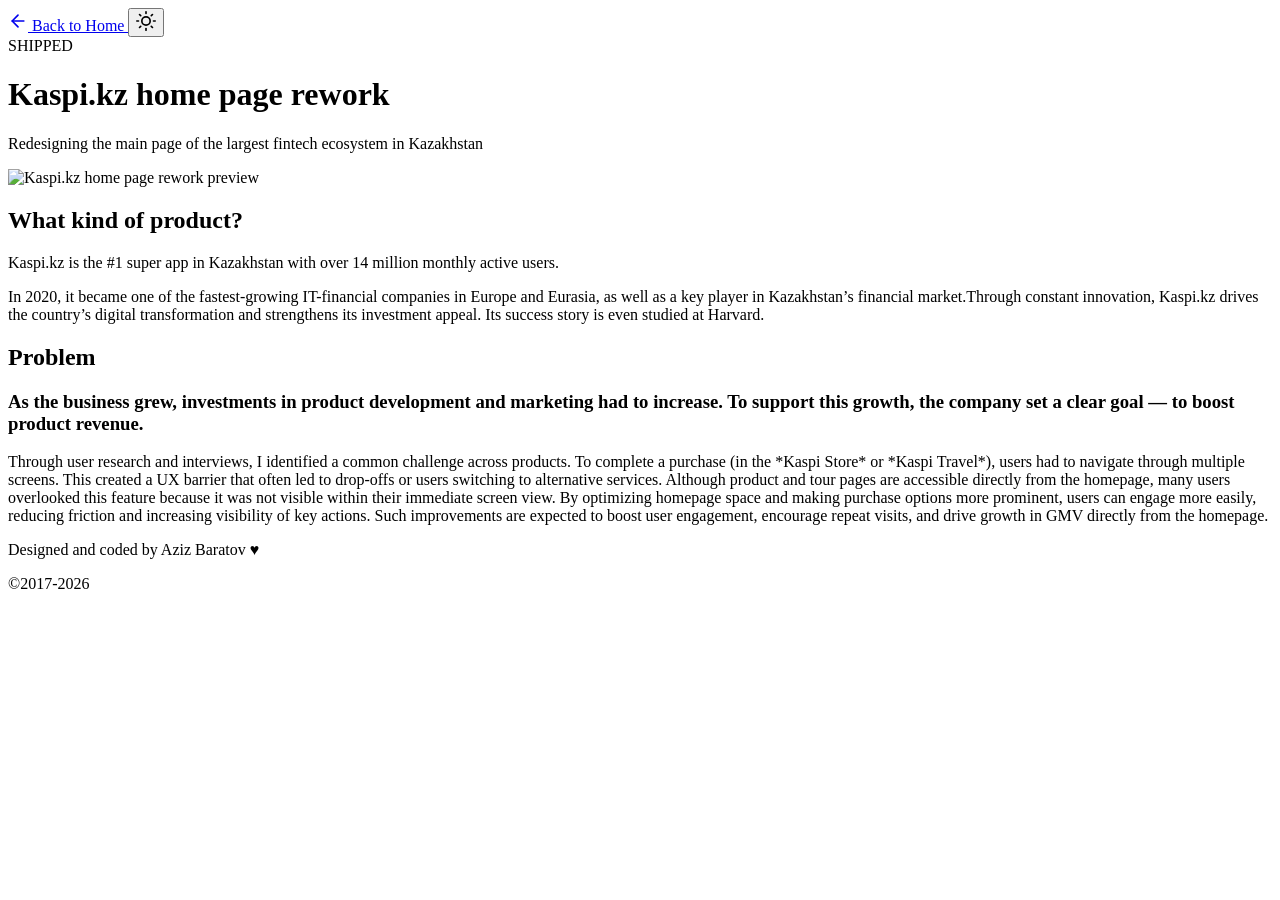
==== internal/pages/kaspi-rework.html @ 20e7b314 "structure: folder management" ====
<!DOCTYPE html>
<html lang="en">

<head>
    <meta charset="UTF-8">
    <meta name="viewport" content="width=device-width, initial-scale=1.0">
    <title>Kaspi.kz Home Page Rework - Aziz Baratov</title>
    <meta name="description" content="Redesigning the main page of the largest fintech ecosystem in Kazakhstan.">
    <link rel="preconnect" href="https://fonts.googleapis.com">
    <link rel="preconnect" href="https://fonts.gstatic.com" crossorigin>
    <link href="https://fonts.googleapis.com/css2?family=Inter:wght@400;500;600&display=swap" rel="stylesheet">
    <link rel="stylesheet" href="internal/css/styles.css">
    <link rel="icon" type="image/png" href="internal/images/favicon.png">
</head>

<body class="project-page">
    <nav class="project-nav container">
        <a href="index.html" class="back-link">
            <svg width="20" height="20" viewBox="0 0 24 24" fill="none" stroke="currentColor" stroke-width="2"
                stroke-linecap="round" stroke-linejoin="round">
                <line x1="19" y1="12" x2="5" y2="12"></line>
                <polyline points="12 19 5 12 12 5"></polyline>
            </svg>
            Back to Home
        </a>
        <button class="theme-toggle" id="theme-toggle" aria-label="Toggle dark mode">
            <svg width="20" height="20" viewBox="0 0 24 24" fill="none" stroke="currentColor" stroke-width="2"
                stroke-linecap="round" stroke-linejoin="round">
                <circle cx="12" cy="12" r="5"></circle>
                <line x1="12" y1="1" x2="12" y2="3"></line>
                <line x1="12" y1="21" x2="12" y2="23"></line>
                <line x1="4.22" y1="4.22" x2="5.64" y2="5.64"></line>
                <line x1="18.36" y1="18.36" x2="19.78" y2="19.78"></line>
                <line x1="1" y1="12" x2="3" y2="12"></line>
                <line x1="21" y1="12" x2="23" y2="12"></line>
                <line x1="4.22" y1="19.78" x2="5.64" y2="18.36"></line>
                <line x1="18.36" y1="5.64" x2="19.78" y2="4.22"></line>
            </svg>
        </button>
    </nav>

    <header class="project-header container">
        <div class="header-top">
            <div class="status-badge static">
                <span class="dot"></span>
                <span class="label">SHIPPED</span>
            </div>
        </div>
        <div class="header-main-layout">
            <h1 class="project-main-title">Kaspi.kz home page rework</h1>
            <p class="project-side-description">Redesigning the main page of the largest fintech ecosystem in
                Kazakhstan</p>
        </div>
    </header>

    <section class="project-hero-media full-width">
        <img src="internal/images/kaspi-preview.png" alt="Kaspi.kz home page rework preview">
    </section>

    <main class="project-content container">
        <section class="project-info-split">
            <h2 class="content-label">What kind of product?</h2>
            <div class="content-body">
                <p>Kaspi.kz is the #1 super app in Kazakhstan with over 14 million monthly active users.</p>
                <p>In 2020, it became one of the fastest-growing IT-financial companies in Europe and Eurasia,
                    as well as a key player in Kazakhstan’s financial market.Through constant innovation,
                    Kaspi.kz drives the country’s digital transformation and strengthens its investment
                    appeal. Its success story is even studied at Harvard.</p>
            </div>
        </section>

        <section class="project-info-split">
            <h2 class="content-label">Problem</h2>
            <div class="content-body">
                <h3 class="takeaway-summary">As the business grew, investments in product development and marketing had
                    to increase. To support this growth, the company set a clear goal — to boost product revenue.</h3>
                <p>Through user research and interviews, I identified a common challenge across products. To complete
                    a purchase (in the *Kaspi Store* or *Kaspi Travel*), users had to navigate through multiple screens.
                    This created a UX barrier that often led to drop-offs or users switching to alternative services.
                    Although product and tour pages are accessible directly from the homepage, many users overlooked
                    this feature because it was not visible within their immediate screen view. By optimizing homepage
                    space and making purchase options more prominent, users can engage more easily, reducing friction
                    and increasing visibility of key actions. Such improvements are expected to boost user engagement,
                    encourage repeat visits, and drive growth in GMV directly from the homepage.
                </p>
            </div>
        </section>
    </main>

    <footer class="site-footer">
        <p>Designed and coded by Aziz Baratov ♥️</p>
        <p>&copy;2017-2026</p>
    </footer>

    <div class="cursor-dot" id="cursor-dot"></div>
    <div class="cursor-outline" id="cursor-outline"></div>
    <script src="internal/js/script.js"></script>
</body>

</html>
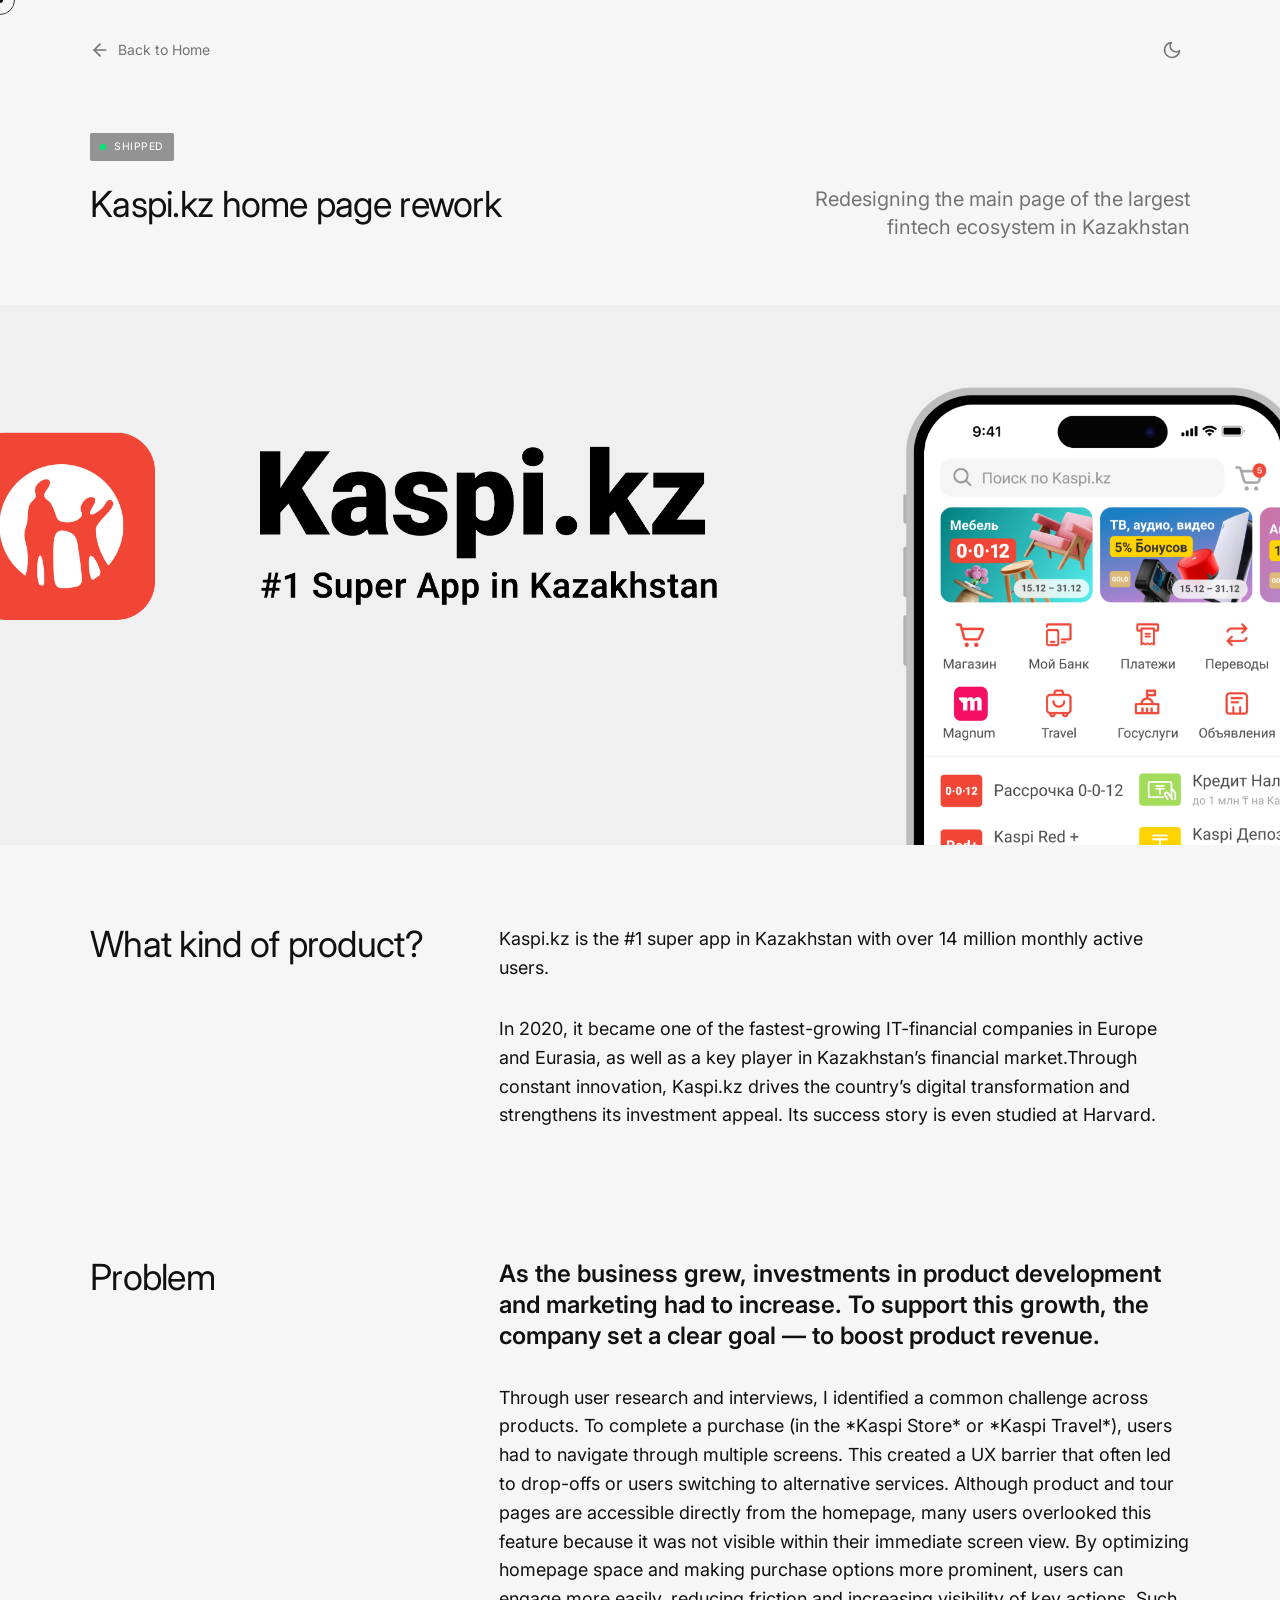
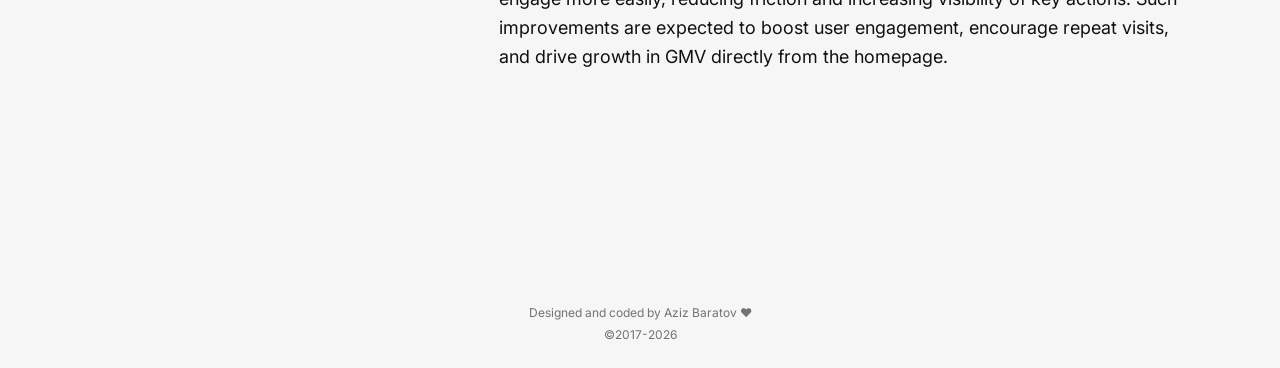
==== commit 299778d9: "link: corrected path" ====
--- a/internal/pages/kaspi-rework.html
+++ b/internal/pages/kaspi-rework.html
@@ -9,13 +9,13 @@
     <link rel="preconnect" href="https://fonts.googleapis.com">
     <link rel="preconnect" href="https://fonts.gstatic.com" crossorigin>
     <link href="https://fonts.googleapis.com/css2?family=Inter:wght@400;500;600&display=swap" rel="stylesheet">
-    <link rel="stylesheet" href="internal/css/styles.css">
-    <link rel="icon" type="image/png" href="internal/images/favicon.png">
+    <link rel="stylesheet" href="../../internal/css/styles.css">
+    <link rel="icon" type="image/png" href="../../internal/images/favicon.png">
 </head>
 
 <body class="project-page">
     <nav class="project-nav container">
-        <a href="index.html" class="back-link">
+        <a href="../../index.html" class="back-link">
             <svg width="20" height="20" viewBox="0 0 24 24" fill="none" stroke="currentColor" stroke-width="2"
                 stroke-linecap="round" stroke-linejoin="round">
                 <line x1="19" y1="12" x2="5" y2="12"></line>
@@ -54,7 +54,7 @@
     </header>
 
     <section class="project-hero-media full-width">
-        <img src="internal/images/kaspi-preview.png" alt="Kaspi.kz home page rework preview">
+        <img src="../../internal/images/kaspi-preview.png" alt="Kaspi.kz home page rework preview">
     </section>
 
     <main class="project-content container">
@@ -94,7 +94,7 @@
 
     <div class="cursor-dot" id="cursor-dot"></div>
     <div class="cursor-outline" id="cursor-outline"></div>
-    <script src="internal/js/script.js"></script>
+    <script src="../../internal/js/script.js"></script>
 </body>
 
 </html>
--- a/internal/css/styles.css
+++ b/internal/css/styles.css
@@ -0,0 +1,706 @@
+:root {
+    --bg-color: #F6F6F7;
+    --text-primary: #111111;
+    --text-secondary: #737373;
+    --link-color: #111111;
+    --link-hover: #444444;
+    --font-family: 'Inter', -apple-system, BlinkMacSystemFont, "Segoe UI", Roboto, Helvetica, Arial, sans-serif;
+    --max-width: 680px;
+    --spacing-unit: 1.5rem;
+}
+
+[data-theme="dark"] {
+    --bg-color: #111111;
+    --text-primary: #F6F6F7;
+    --text-secondary: #A0A0A0;
+    --link-color: #F6F6F7;
+    --link-hover: #FFFFFF;
+}
+
+::selection {
+    background-color: #F14635;
+    color: #FFFFFF;
+}
+
+::-moz-selection {
+    background-color: #F14635;
+    color: #FFFFFF;
+}
+
+.title-wrapper {
+    position: relative;
+    display: inline-flex;
+    align-items: center;
+    margin-bottom: var(--spacing-unit);
+}
+
+.title-wrapper h1 {
+    margin-bottom: 0;
+}
+
+.theme-toggle {
+    position: absolute;
+    right: 100%;
+    margin-right: 1rem;
+    background: none;
+    border: none;
+    cursor: pointer;
+    padding: 8px;
+    color: var(--text-secondary);
+    transition: color 0.2s ease;
+    display: flex;
+    align-items: center;
+    justify-content: center;
+    /* Vertically center icon relative to title */
+    top: 50%;
+    transform: translateY(-50%);
+}
+
+* {
+    box-sizing: border-box;
+    margin: 0;
+    padding: 0;
+}
+
+body {
+    font-family: var(--font-family);
+    background-color: var(--bg-color);
+    color: var(--text-primary);
+    line-height: 1.6;
+    -webkit-font-smoothing: antialiased;
+    -moz-osx-font-smoothing: grayscale;
+    padding: 8vh 20px 20px;
+    display: flex;
+    flex-direction: column;
+    min-height: 100vh;
+    cursor: none;
+}
+
+.container {
+    max-width: var(--max-width);
+    margin: 0 auto;
+    width: 100%;
+    flex: 1;
+}
+
+/* Typography */
+h1 {
+    font-size: 2.25rem;
+    /* ~36px */
+    font-weight: 600;
+    letter-spacing: -0.03em;
+    margin-bottom: var(--spacing-unit);
+    color: var(--text-primary);
+}
+
+h2 {
+    font-size: 0.75rem;
+    font-weight: 600;
+    text-transform: uppercase;
+    letter-spacing: 0.05em;
+    color: var(--text-secondary);
+    margin-bottom: 2rem;
+    margin-top: 4rem;
+}
+
+h3 {
+    font-size: 1rem;
+    font-weight: 500;
+    display: inline-block;
+}
+
+p {
+    font-size: 1.125rem;
+    /* ~18px */
+    color: var(--text-secondary);
+    margin-bottom: 1.5rem;
+}
+
+a {
+    color: var(--link-color);
+    text-decoration: none;
+    position: relative;
+    display: inline-block;
+    cursor: none;
+    font-weight: 500;
+}
+
+a::after {
+    content: '';
+    position: absolute;
+    width: 100%;
+    transform: scaleX(0);
+    height: 1px;
+    bottom: 0;
+    left: 0;
+    background-color: var(--text-primary);
+    transform-origin: bottom left;
+    transition: transform 0.25s ease-out;
+}
+
+a:hover::after {
+    transform: scaleX(1);
+    transform-origin: bottom left;
+}
+
+a:hover {
+    color: var(--link-hover);
+}
+
+/* Project Page Specific Styles */
+.project-page {
+    padding-top: 2rem;
+}
+
+.project-page .container {
+    max-width: 1100px;
+    /* Widening container specifically for project page */
+}
+
+.project-nav {
+    display: flex;
+    justify-content: space-between;
+    align-items: center;
+    margin-bottom: 4rem;
+}
+
+.project-nav .theme-toggle {
+    position: relative;
+    right: auto;
+    top: auto;
+    transform: none;
+    margin-right: 0;
+}
+
+.back-link {
+    display: flex;
+    align-items: center;
+    gap: 8px;
+    font-size: 0.875rem;
+    color: var(--text-secondary);
+    font-weight: 400;
+}
+
+.back-link:hover {
+    color: var(--text-primary);
+}
+
+.back-link svg {
+    transition: transform 0.2s ease;
+}
+
+.back-link:hover svg {
+    transform: translateX(-4px);
+}
+
+.project-header {
+    margin-bottom: 4rem;
+}
+
+.header-top {
+    margin-bottom: 1.5rem;
+}
+
+.status-badge.static {
+    position: static;
+    display: inline-flex;
+    background: rgba(0, 0, 0, 0.4);
+    -webkit-backdrop-filter: blur(4px);
+    backdrop-filter: blur(4px);
+    padding: 6px 10px;
+    border-radius: 2px;
+    align-items: center;
+    gap: 8px;
+    color: #FFFFFF;
+    font-size: 0.65rem;
+    font-weight: 400;
+    letter-spacing: 0.05em;
+}
+
+[data-theme="dark"] .status-badge.static {
+    background: rgba(0, 0, 0, 0.6);
+    border: none;
+}
+
+.header-main-layout {
+    display: flex;
+    justify-content: space-between;
+    align-items: flex-start;
+    gap: 2rem;
+    flex-wrap: wrap;
+}
+
+.project-main-title,
+.content-label {
+    font-size: 2.25rem;
+    /* 36px */
+    font-weight: 400;
+    letter-spacing: -0.02em;
+    text-transform: none;
+    /* Override global h2 uppercase */
+    color: var(--text-primary);
+    margin: 0;
+    line-height: 1.1;
+    flex: 1;
+}
+
+.project-side-description {
+    font-size: 1.25rem;
+    line-height: 1.4;
+    color: var(--text-secondary);
+    max-width: 400px;
+    /* Constrain description width for better alignment */
+    margin: 0;
+    font-weight: 400;
+    text-align: right;
+    /* Align text to the right on desktop */
+}
+
+@media (max-width: 900px) {
+    .project-side-description {
+        text-align: left;
+        max-width: none;
+    }
+}
+
+.project-hero-media {
+    width: 100vw;
+    margin-left: calc(-50vw + 50%);
+    margin-right: calc(-50vw + 50%);
+    height: 60vh;
+    min-height: 400px;
+    background-color: #E2E2E2;
+    margin-bottom: 40px;
+    overflow: hidden;
+}
+
+.project-hero-media img {
+    width: 100%;
+    height: 100%;
+    object-fit: cover;
+    display: block;
+    transform: scale(1.3);
+    /* Larger buffer for stronger parallax */
+    will-change: transform;
+}
+
+[data-theme="dark"] .project-hero-media {
+    background-color: #1A1A1A;
+}
+
+.project-content {
+    margin-top: 40px;
+    margin-bottom: 40px;
+}
+
+.project-info-split {
+    display: flex;
+    justify-content: space-between;
+    align-items: flex-start;
+    gap: 4rem;
+    margin-bottom: 8rem;
+}
+
+
+.content-body {
+    flex: 2;
+    max-width: 720px;
+}
+
+.content-body p {
+    font-size: 1.125rem;
+    line-height: 1.6;
+    color: var(--text-primary);
+    margin-bottom: 2rem;
+}
+
+.content-body p:last-child {
+    margin-bottom: 0;
+}
+
+.takeaway-summary {
+    font-size: 1.5rem;
+    font-weight: 600;
+    line-height: 1.3;
+    margin-bottom: 2rem;
+    color: var(--text-primary);
+}
+
+@media (max-width: 900px) {
+    .project-info-split {
+        flex-direction: column;
+        gap: 2rem;
+        margin-bottom: 4rem;
+    }
+
+}
+
+@media (max-width: 850px) {
+    .project-main-title {
+        font-size: 2.5rem;
+    }
+
+    .header-main-layout {
+        flex-direction: column;
+        align-items: flex-start;
+        gap: 1.5rem;
+    }
+}
+
+/* Selected Works Section */
+.selected-works {
+    margin-top: 4rem;
+    width: 100%;
+    /* Optional: Limit max-width if it gets too wide on huge screens, but user asked for "borders" */
+    /* max-width: 1200px; */
+    /* margin-left: auto; */
+    /* margin-right: auto; */
+}
+
+.section-header {
+    display: flex;
+    justify-content: space-between;
+    align-items: baseline;
+    margin-top: 4rem;
+    margin-bottom: 2rem;
+    border-bottom: none;
+    /* Ensure no border if reused */
+}
+
+.section-header h2 {
+    margin: 0;
+    font-size: 2.25rem;
+    /* ~36px, matching h1 size per image look or keep h2 style? */
+    /* The image shows "Selected works" large, like h1. Let's adjust. */
+    font-size: 2rem;
+    font-weight: 400;
+    /* Regular weight in image */
+    text-transform: none;
+    /* Image is Sentence case */
+    color: var(--text-primary);
+    letter-spacing: -0.02em;
+}
+
+.section-date {
+    font-size: 2rem;
+    color: var(--text-secondary);
+    /* Or light gray */
+    font-weight: 300;
+}
+
+.works-grid {
+    display: grid;
+    grid-template-columns: repeat(2, 1fr);
+    gap: 4rem 2rem;
+    margin-bottom: 64px;
+}
+
+.work-item {
+    margin-bottom: 0;
+    display: block;
+}
+
+.work-item.featured {
+    margin-bottom: 4rem;
+    text-decoration: none;
+}
+
+.work-item::after {
+    content: none !important;
+}
+
+.work-item.featured .work-placeholder {
+    height: 440px;
+}
+
+
+
+.work-placeholder {
+    position: relative;
+    width: 100%;
+    height: 440px;
+    background-color: #E5E5E5;
+    /* Placeholder color */
+    border-radius: 4px;
+    /* Optional rounded corners */
+    margin-bottom: 1.5rem;
+    transition: background-color 0.2s ease;
+    overflow: hidden;
+}
+
+.work-placeholder img {
+    width: 100%;
+    height: 100%;
+    object-fit: cover;
+    display: block;
+    transition: transform 0.6s cubic-bezier(0.165, 0.84, 0.44, 1);
+}
+
+.work-item:hover .work-placeholder img {
+    transform: scale(1.05);
+}
+
+
+.status-badge {
+    position: absolute;
+    top: 16px;
+    left: 16px;
+    background: rgba(0, 0, 0, 0.4);
+    -webkit-backdrop-filter: blur(4px);
+    backdrop-filter: blur(4px);
+    padding: 6px 10px;
+    border-radius: 2px;
+    display: flex;
+    align-items: center;
+    gap: 8px;
+    color: #FFFFFF;
+    font-size: 0.65rem;
+    font-weight: 400;
+    /* Regular font weight */
+    letter-spacing: 0.05em;
+}
+
+.status-badge .dot {
+    width: 6px;
+    height: 6px;
+    background-color: #00E676;
+    border-radius: 50%;
+    position: relative;
+    /* Pulsing once every 5 seconds */
+    animation: dot-pulse 5s infinite ease-in-out;
+}
+
+.status-badge .dot::after {
+    content: '';
+    position: absolute;
+    top: 0;
+    left: 0;
+    width: 100%;
+    height: 100%;
+    background-color: #00E676;
+    border-radius: 50%;
+    animation: dot-glow 5s infinite ease-in-out;
+}
+
+@keyframes dot-pulse {
+
+    0%,
+    20%,
+    100% {
+        transform: scale(1);
+    }
+
+    10% {
+        transform: scale(1.3);
+    }
+}
+
+@keyframes dot-glow {
+    0% {
+        transform: scale(1);
+        opacity: 0.8;
+    }
+
+    20%,
+    100% {
+        transform: scale(3.5);
+        opacity: 0;
+    }
+}
+
+[data-theme="dark"] .status-badge {
+    background: rgba(0, 0, 0, 0.6);
+}
+
+[data-theme="dark"] .work-placeholder {
+    background-color: #2A2A2A;
+}
+
+.work-info h3 {
+    font-size: 1rem;
+    font-weight: 500;
+    margin-bottom: 0.25rem;
+    display: inline-block;
+    position: relative;
+}
+
+.work-info h3::after {
+    content: '';
+    position: absolute;
+    width: 100%;
+    transform: scaleX(0);
+    height: 1px;
+    bottom: -2px;
+    left: 0;
+    background-color: var(--text-primary);
+    transform-origin: bottom left;
+    transition: transform 0.25s ease-out;
+}
+
+.work-item:hover .work-info h3::after {
+    transform: scaleX(1);
+}
+
+
+.work-info p {
+    font-size: 1rem;
+    color: var(--text-secondary);
+    margin: 0;
+}
+
+/* Experience Section */
+.experience {
+    margin-top: 2rem;
+}
+
+.job-item {
+    display: flex;
+    justify-content: space-between;
+    align-items: flex-start;
+    margin-bottom: 2rem;
+    font-size: 1rem;
+}
+
+.job-details {
+    display: flex;
+    flex-direction: column;
+    align-items: flex-start;
+    /* Left align text within the right column */
+    text-align: left;
+    width: 250px;
+    flex-shrink: 0;
+}
+
+.role {
+    color: var(--text-secondary);
+}
+
+.date {
+    color: var(--text-secondary);
+    font-variant-numeric: tabular-nums;
+    font-size: 0.875rem;
+    font-weight: 400;
+}
+
+/* Footer */
+.site-footer {
+    text-align: center;
+    margin-top: 4rem;
+    padding-bottom: 0;
+    color: var(--text-secondary);
+    font-size: 0.75rem;
+    line-height: 1.5;
+}
+
+.site-footer p {
+    margin-bottom: 0.25rem;
+    font-size: 0.75rem;
+}
+
+/* Responsive */
+@media (max-width: 600px) {
+    body {
+        padding-top: 4vh;
+    }
+
+    h1 {
+        font-size: 1.75rem;
+    }
+
+    .works-grid {
+        grid-template-columns: 1fr;
+        gap: 3rem;
+    }
+
+    .work-item {
+        margin-bottom: 0;
+    }
+
+    .work-placeholder {
+        height: 250px;
+    }
+
+    .work-item.featured .work-placeholder {
+        height: 300px;
+    }
+
+
+    .job-item {
+        flex-direction: column;
+        margin-bottom: 2rem;
+    }
+
+    .job-header {
+        flex-direction: column;
+        gap: 0.25rem;
+        margin-bottom: 0.25rem;
+    }
+
+    .title-wrapper {
+        left: 0;
+        flex-direction: column;
+        align-items: flex-start;
+        gap: 0.5rem;
+    }
+
+    .theme-toggle {
+        position: static;
+        transform: none;
+        margin-right: 0;
+    }
+}
+
+/* Custom Cursor Styles */
+.cursor-dot,
+.cursor-outline {
+    pointer-events: none;
+    position: fixed;
+    top: 0;
+    left: 0;
+    transform: translate(-50%, -50%);
+    border-radius: 50%;
+    z-index: 9999;
+    transition: width 0.3s ease, height 0.3s ease, background-color 0.3s ease, border-color 0.3s ease, opacity 0.3s ease;
+    mix-blend-mode: difference;
+}
+
+.cursor-dot {
+    width: 6px;
+    height: 6px;
+    background-color: #FFFFFF;
+}
+
+.cursor-outline {
+    width: 30px;
+    height: 30px;
+    border: 1px solid #FFFFFF;
+    opacity: 0.8;
+}
+
+/* Hover States */
+.cursor-hover .cursor-dot {
+    opacity: 0;
+}
+
+.cursor-hover .cursor-outline {
+    width: 50px;
+    height: 50px;
+    background-color: #FFFFFF;
+    border-color: #FFFFFF;
+    opacity: 1;
+}
+
+/* Hide custom cursor on mobile */
+@media (max-width: 768px) {
+
+    .cursor-dot,
+    .cursor-outline {
+        display: none;
+    }
+
+    body,
+    a,
+    button {
+        cursor: auto;
+    }
+}
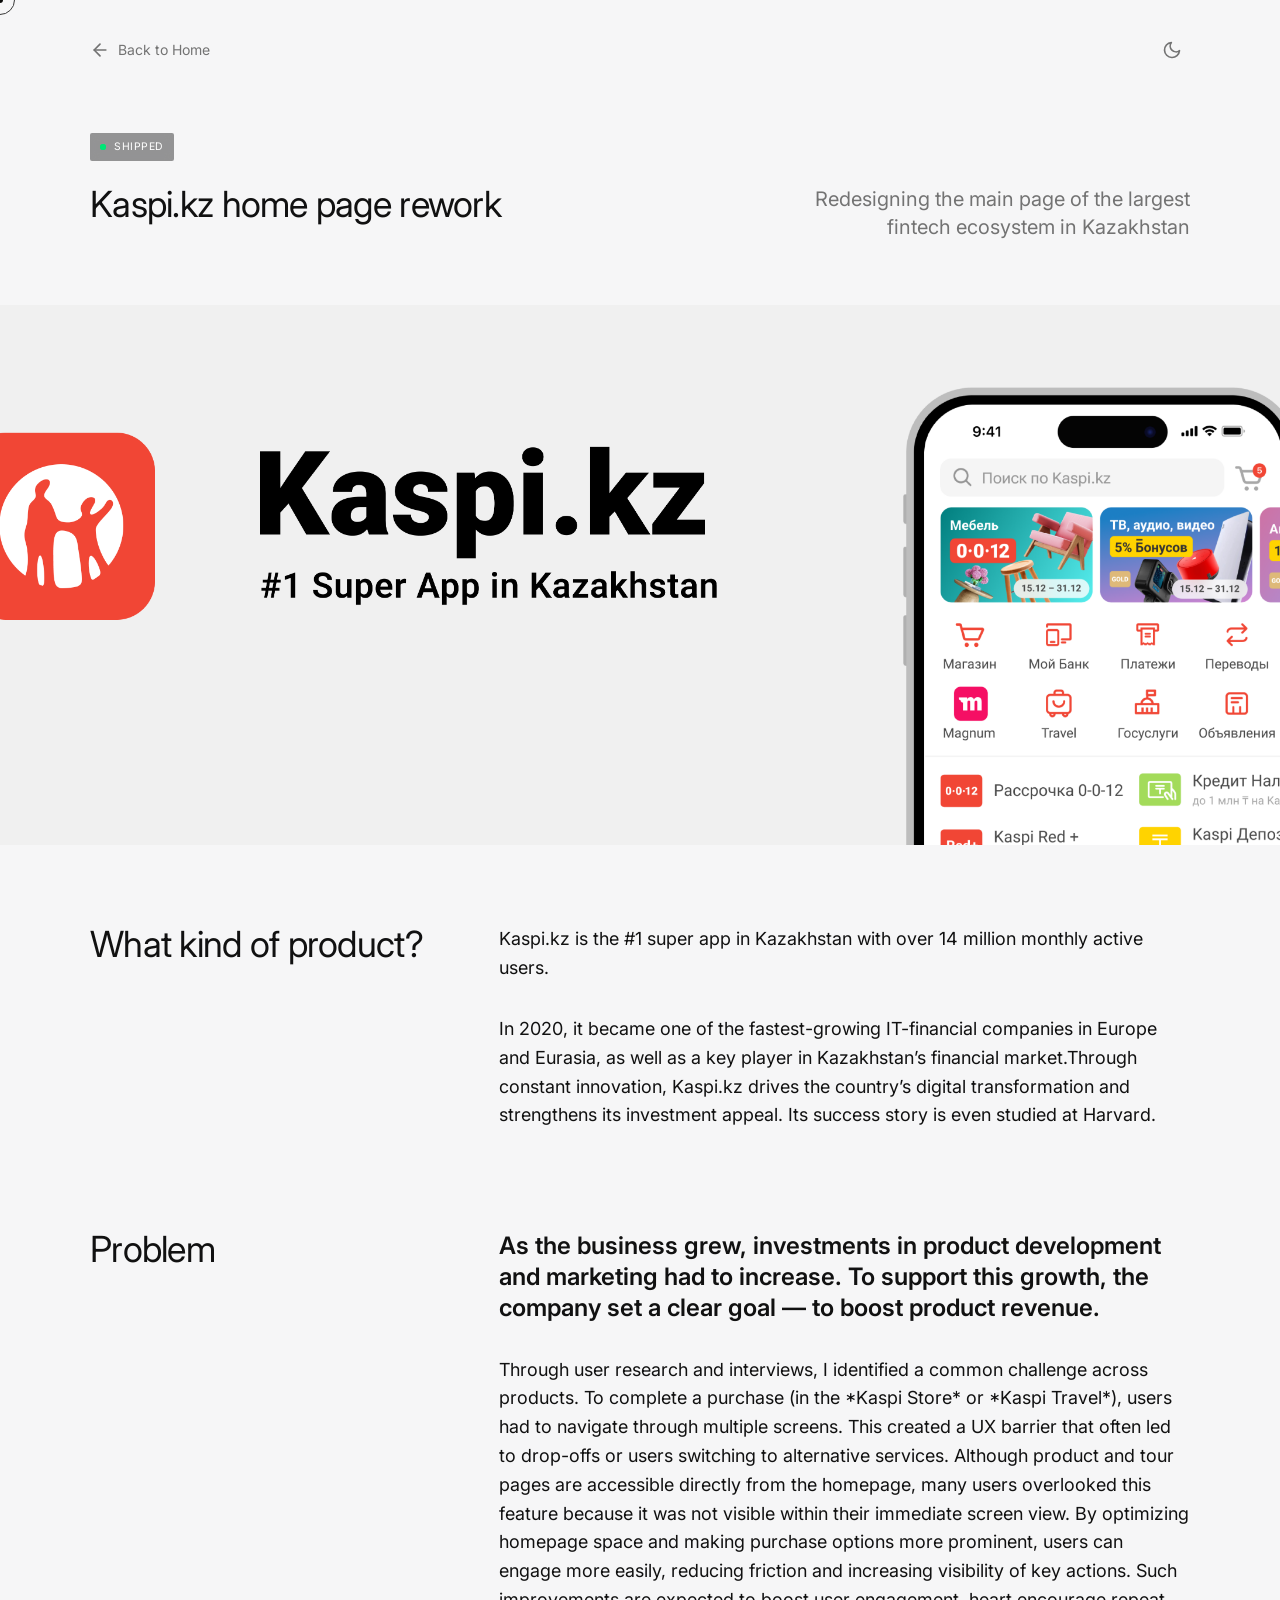
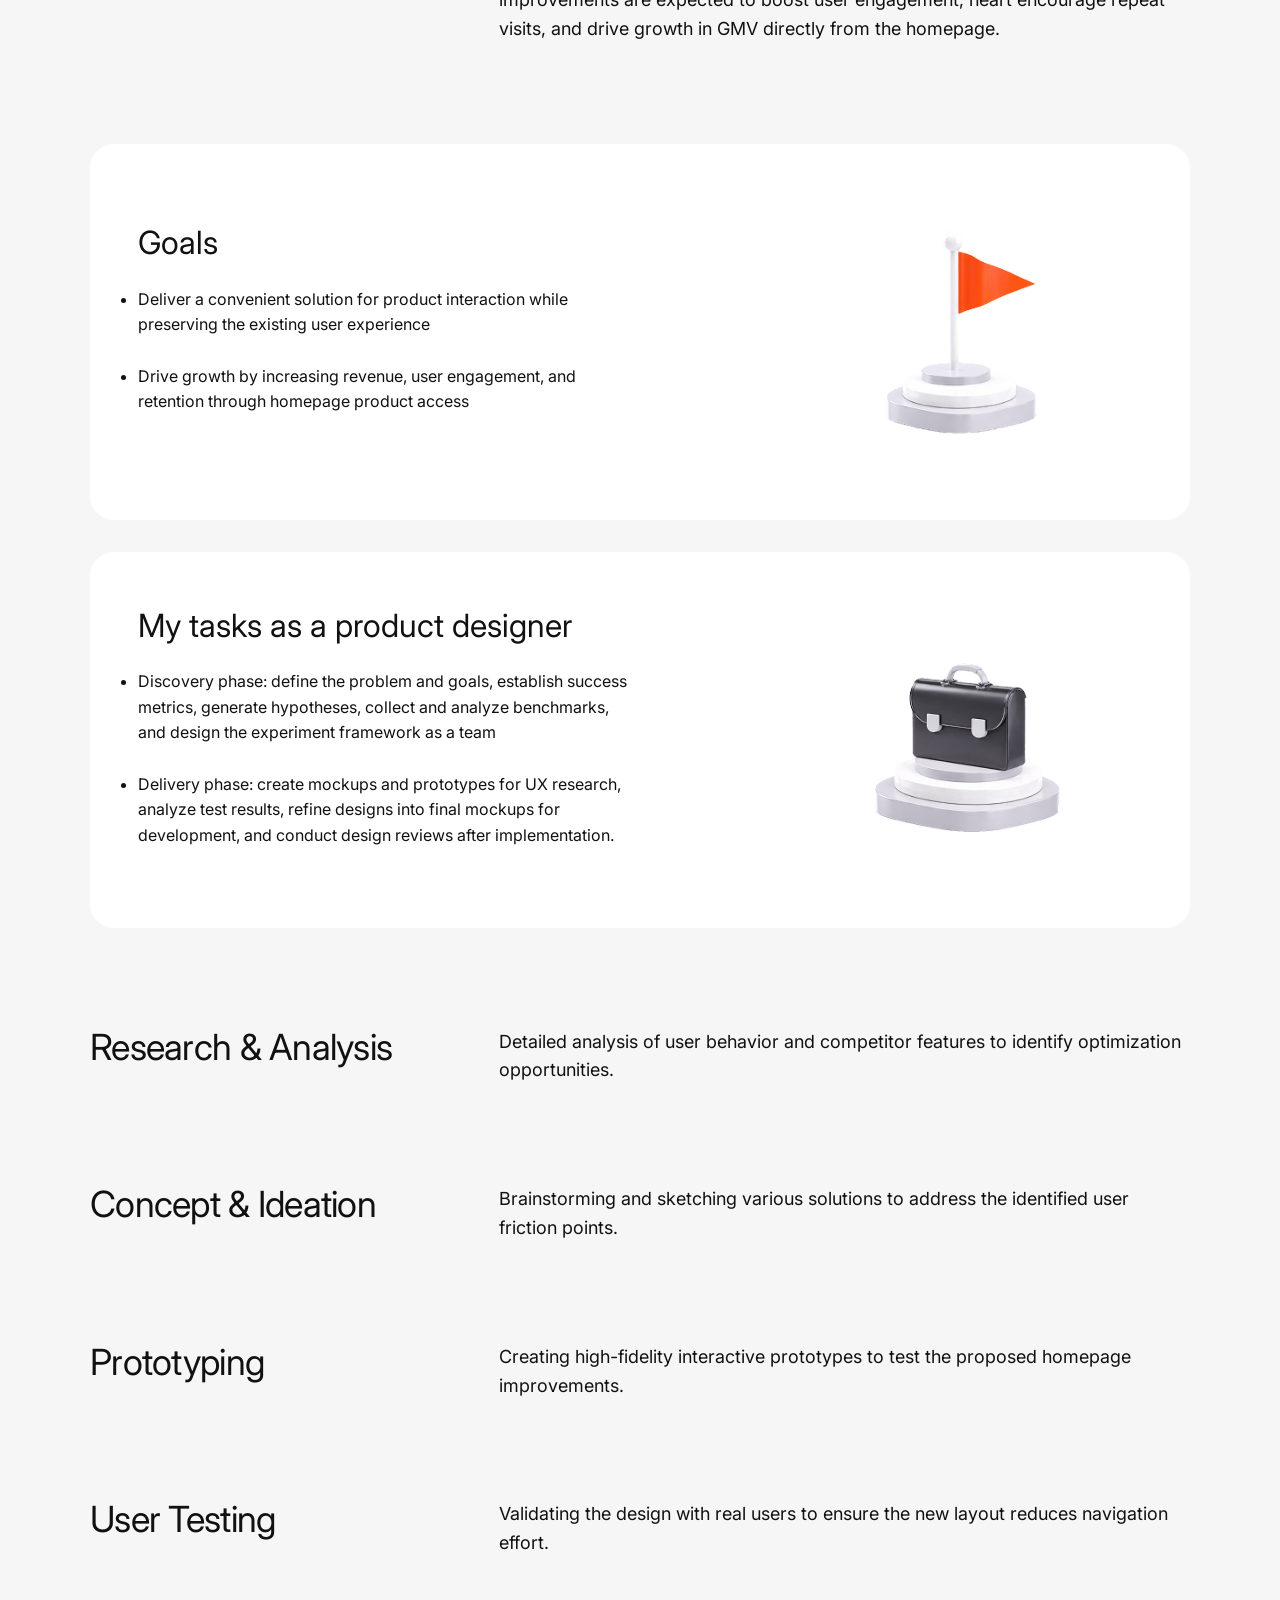
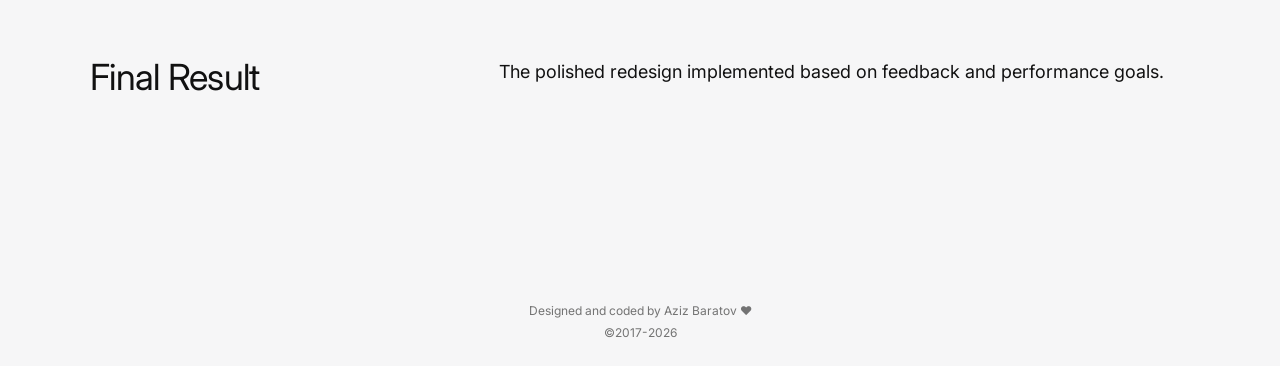
==== commit 55e5af90: "new blocks on project page" ====
--- a/internal/pages/kaspi-rework.html
+++ b/internal/pages/kaspi-rework.html
@@ -81,8 +81,77 @@
                     this feature because it was not visible within their immediate screen view. By optimizing homepage
                     space and making purchase options more prominent, users can engage more easily, reducing friction
                     and increasing visibility of key actions. Such improvements are expected to boost user engagement,
-                    encourage repeat visits, and drive growth in GMV directly from the homepage.
+                    heart encourage repeat visits, and drive growth in GMV directly from the homepage.
                 </p>
+            </div>
+        </section>
+
+        <div class="cards-container-full">
+            <div class="horizontal-card">
+                <div class="card-content">
+                    <h4 class="card-title">Goals</h4>
+                    <p class="card-desc">
+                    <ul>
+                        <li>Deliver a convenient solution for product interaction while preserving the existing user
+                            experience</li><br>
+                        <li>Drive growth by increasing revenue, user engagement, and retention through homepage
+                            product access</li>
+                    </ul>
+                    </p>
+                </div>
+                <img src="../images/flag_card_image.png" alt="Goals Flag" class="card-media-image">
+            </div>
+            <div class="horizontal-card">
+                <div class="card-content">
+                    <h4 class="card-title">My tasks as a product designer</h4>
+                    <p class="card-desc">
+                    <ul>
+                        <li>Discovery phase: define the problem and goals, establish success metrics, generate
+                            hypotheses, collect and analyze benchmarks, and design the experiment framework as a
+                            team</li><br>
+                        <li>Delivery phase: create mockups and prototypes for UX research, analyze test results,
+                            refine designs into final mockups for development, and conduct design reviews after
+                            implementation.</li>
+                    </ul>
+                    </p>
+                </div>
+                <img src="../images/case_card_image.png" alt="Tasks Case" class="card-media-image">
+            </div>
+        </div>
+
+        <section class="project-info-split">
+            <h2 class="content-label">Research & Analysis</h2>
+            <div class="content-body">
+                <p>Detailed analysis of user behavior and competitor features to identify optimization opportunities.
+                </p>
+            </div>
+        </section>
+
+        <section class="project-info-split">
+            <h2 class="content-label">Concept & Ideation</h2>
+            <div class="content-body">
+                <p>Brainstorming and sketching various solutions to address the identified user friction points.</p>
+            </div>
+        </section>
+
+        <section class="project-info-split">
+            <h2 class="content-label">Prototyping</h2>
+            <div class="content-body">
+                <p>Creating high-fidelity interactive prototypes to test the proposed homepage improvements.</p>
+            </div>
+        </section>
+
+        <section class="project-info-split">
+            <h2 class="content-label">User Testing</h2>
+            <div class="content-body">
+                <p>Validating the design with real users to ensure the new layout reduces navigation effort.</p>
+            </div>
+        </section>
+
+        <section class="project-info-split">
+            <h2 class="content-label">Final Result</h2>
+            <div class="content-body">
+                <p>The polished redesign implemented based on feedback and performance goals.</p>
             </div>
         </section>
     </main>
--- a/internal/css/styles.css
+++ b/internal/css/styles.css
@@ -298,7 +298,7 @@
     justify-content: space-between;
     align-items: flex-start;
     gap: 4rem;
-    margin-bottom: 8rem;
+    margin-bottom: 100px;
 }
 
 
@@ -326,11 +326,95 @@
     color: var(--text-primary);
 }
 
+.cards-container-full {
+    margin-top: 0;
+    margin-bottom: 100px;
+    display: flex;
+    flex-direction: column;
+    gap: 2rem;
+    width: 100%;
+}
+
+.horizontal-card {
+    background-color: #FFFFFF;
+    border-radius: 24px;
+    display: flex;
+    padding: 3rem;
+    align-items: center;
+    justify-content: space-between;
+    overflow: hidden;
+    position: relative;
+    min-height: 320px;
+    transition: transform 0.3s ease;
+}
+
+[data-theme="dark"] .horizontal-card {
+    background-color: #1A1B1E;
+}
+
+.horizontal-card .card-content {
+    flex: 1;
+    max-width: 50%;
+    z-index: 2;
+}
+
+.horizontal-card .card-title {
+    font-size: 2rem;
+    font-weight: 400;
+    line-height: 1.2;
+    margin-bottom: 1.5rem;
+    color: #111111;
+}
+
+[data-theme="dark"] .horizontal-card .card-title {
+    color: #FFFFFF;
+}
+
+.horizontal-card .card-desc {
+    font-size: 1.125rem;
+    color: #737373;
+    line-height: 1.6;
+    margin-bottom: 0;
+}
+
+[data-theme="dark"] .horizontal-card .card-desc {
+    color: #A0A0A0;
+}
+
+.card-media-image {
+    max-width: 45%;
+    height: auto;
+    max-height: 280px;
+    object-fit: contain;
+    z-index: 1;
+    pointer-events: none;
+}
+
+@media (max-width: 900px) {
+    .horizontal-card {
+        flex-direction: column;
+        padding: 2rem;
+        align-items: flex-start;
+        min-height: auto;
+    }
+
+    .horizontal-card .card-content {
+        max-width: 100%;
+        margin-bottom: 2rem;
+    }
+
+    .card-media-image {
+        max-width: 100%;
+        max-height: 200px;
+        width: 100%;
+    }
+}
+
 @media (max-width: 900px) {
     .project-info-split {
         flex-direction: column;
         gap: 2rem;
-        margin-bottom: 4rem;
+        margin-bottom: 100px;
     }
 
 }
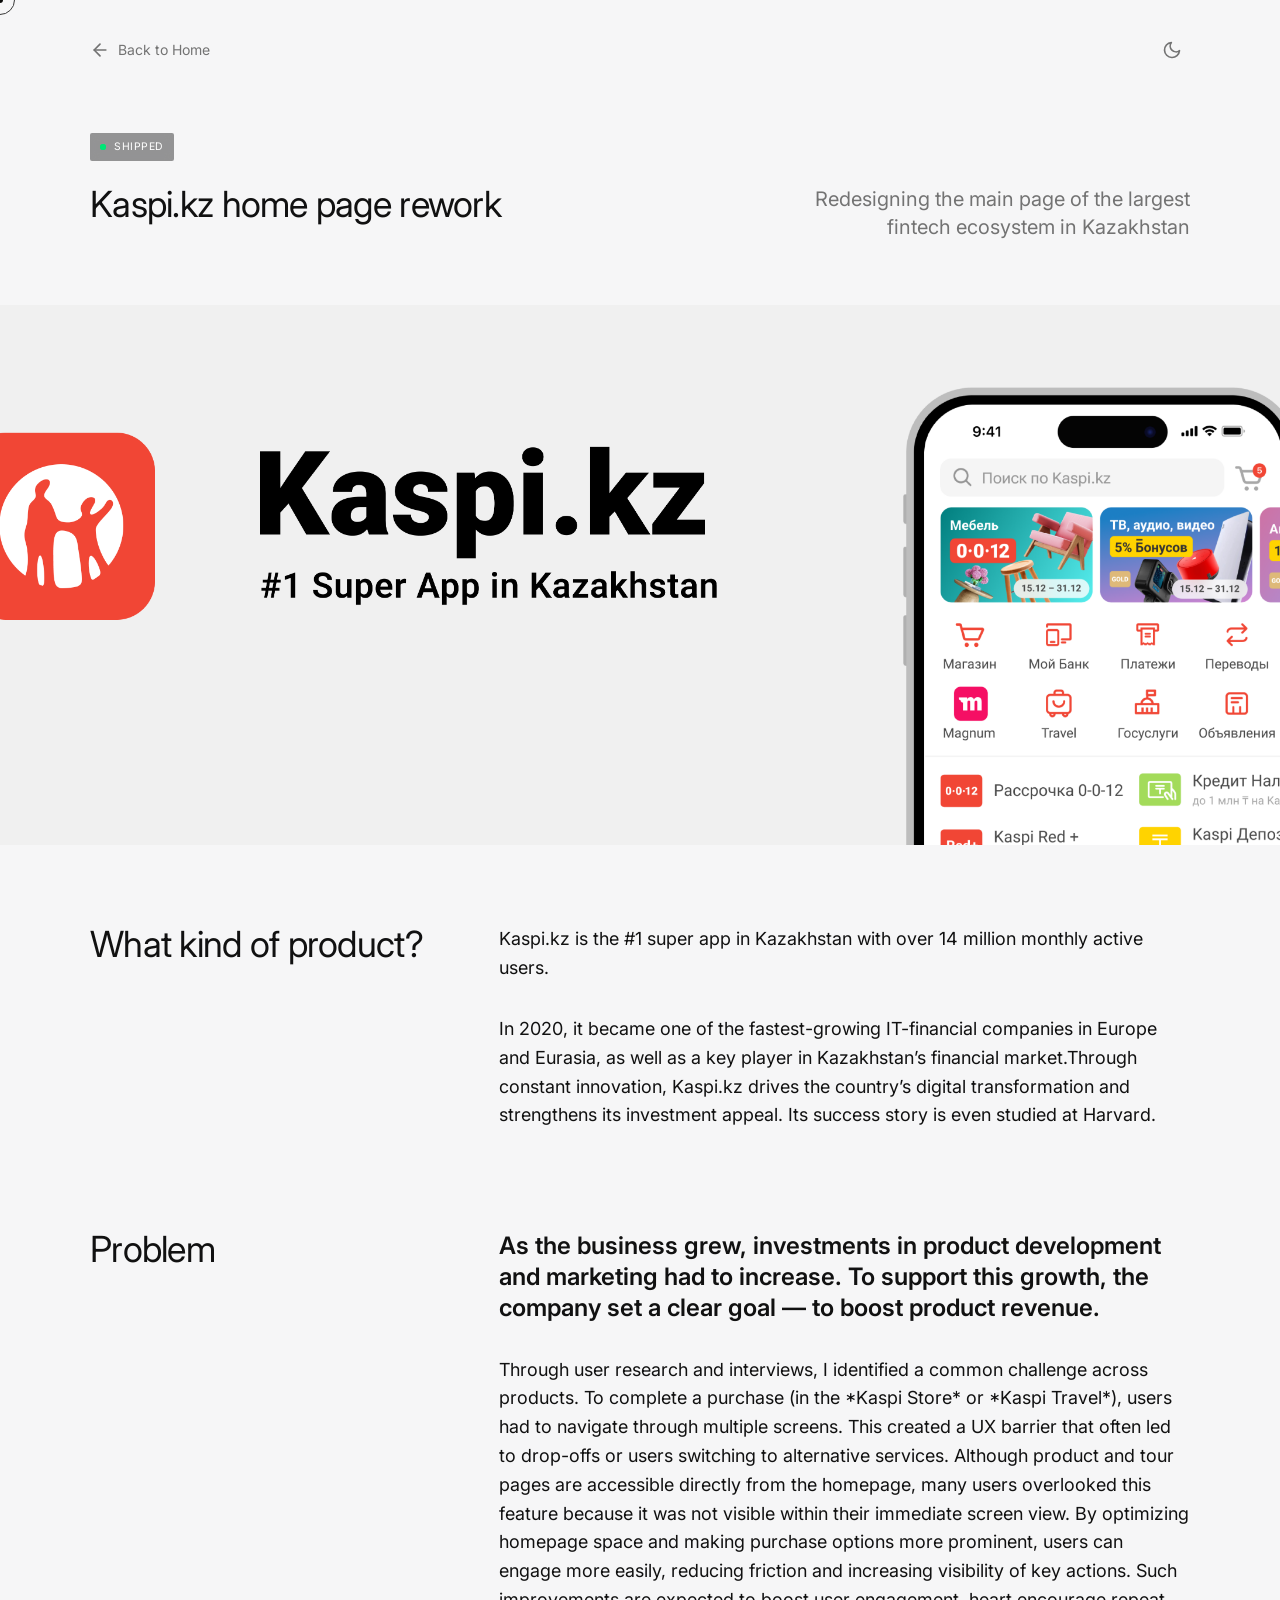
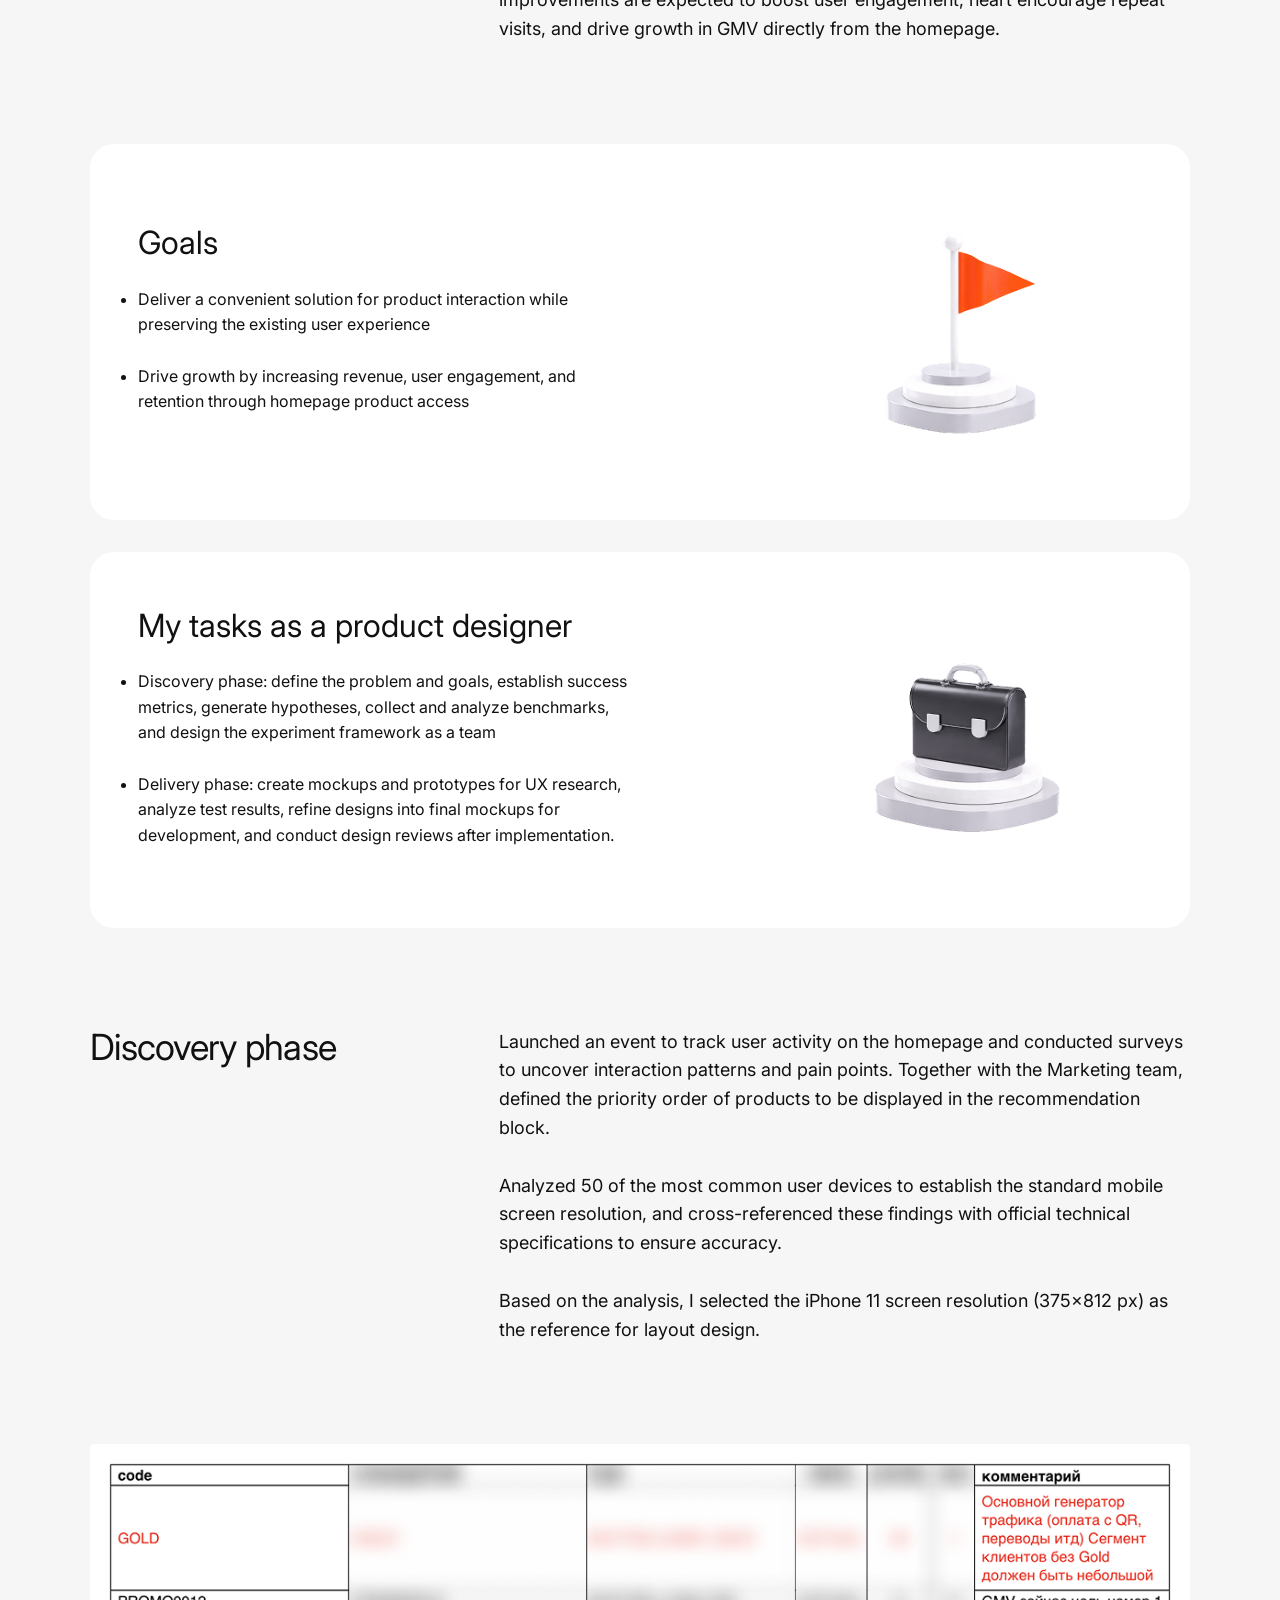
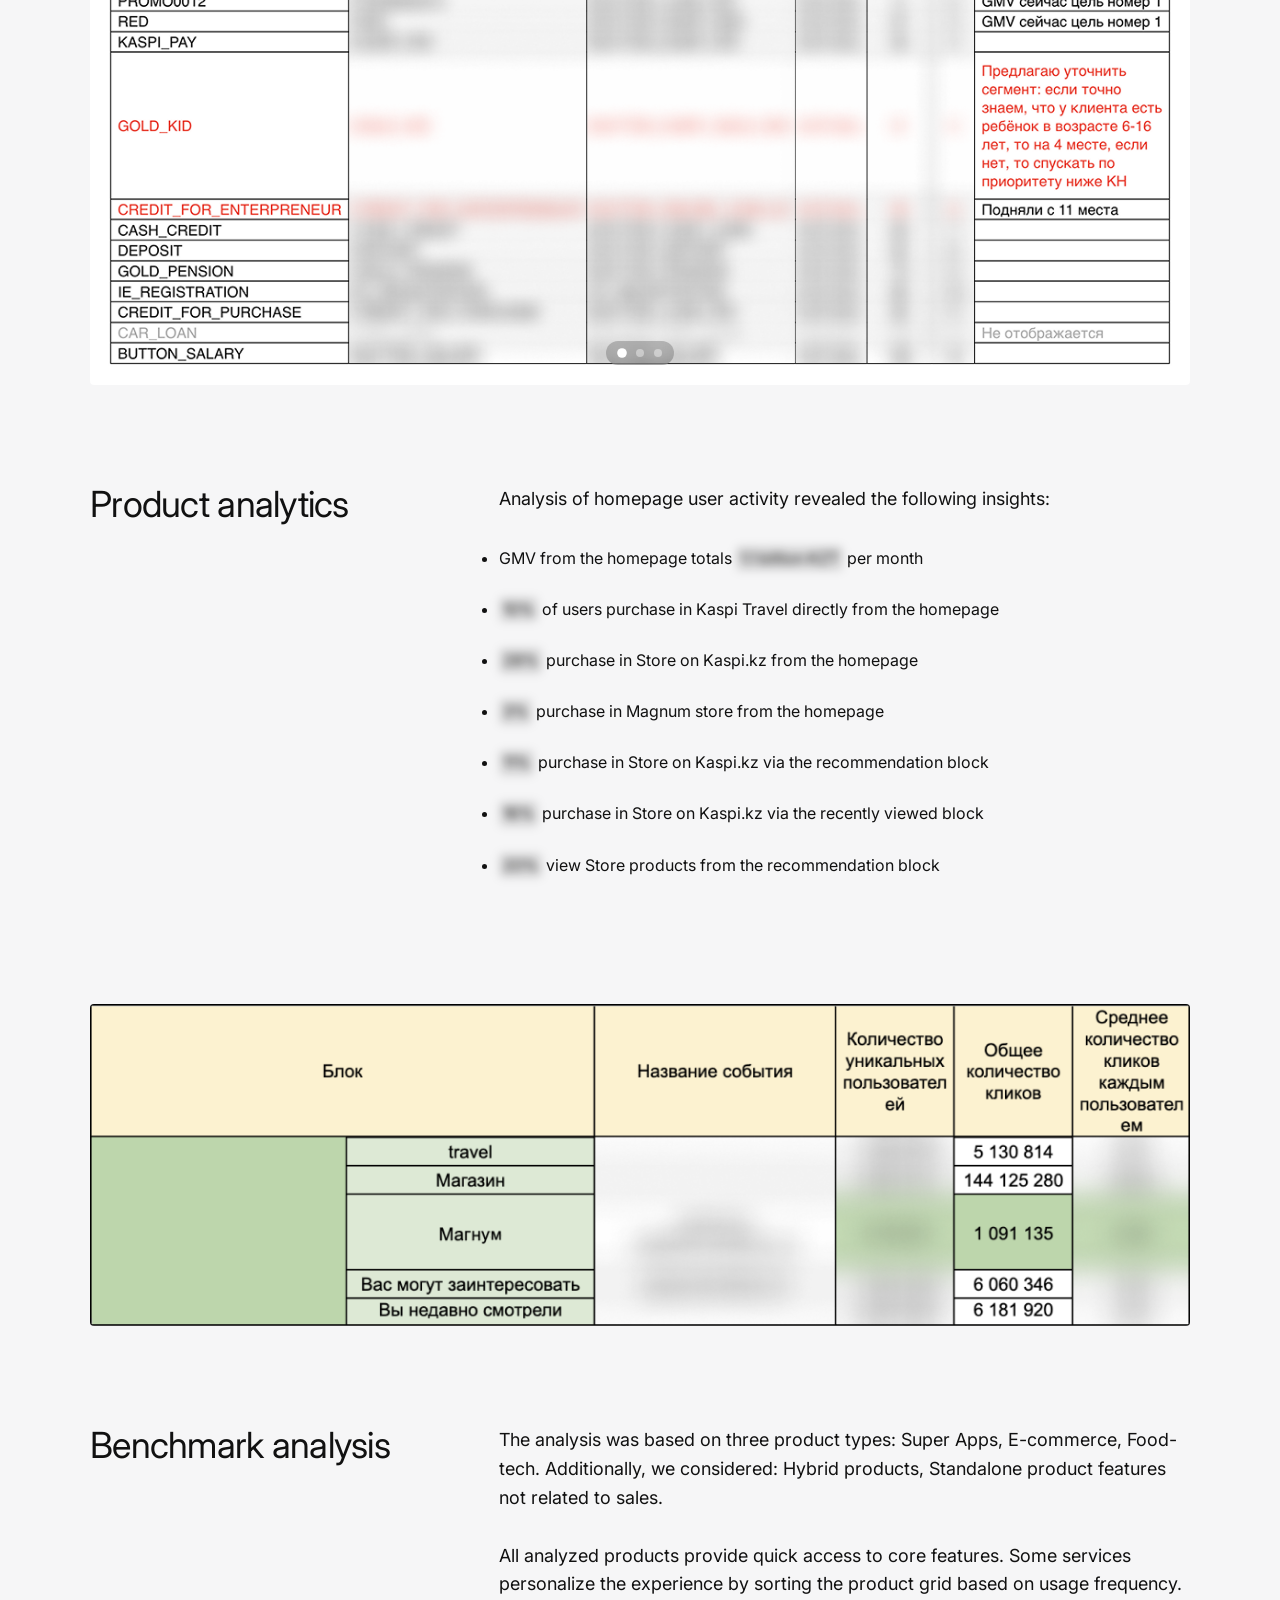
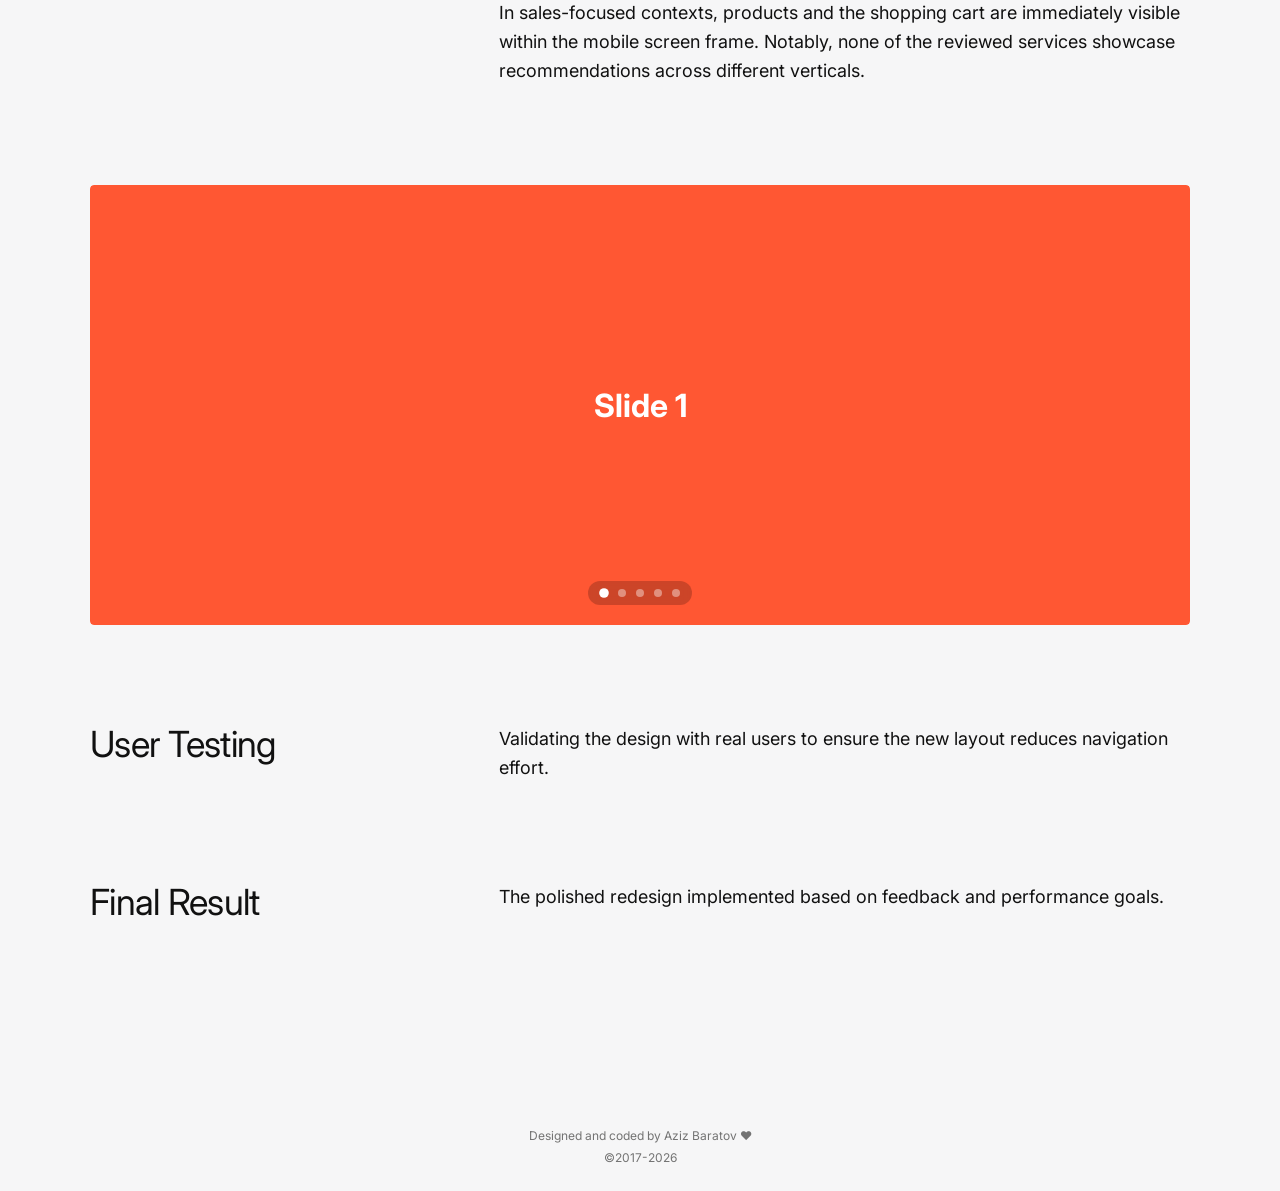
==== commit 285db3dc: "image carusel" ====
--- a/internal/pages/kaspi-rework.html
+++ b/internal/pages/kaspi-rework.html
@@ -120,24 +120,131 @@
         </div>
 
         <section class="project-info-split">
-            <h2 class="content-label">Research & Analysis</h2>
-            <div class="content-body">
-                <p>Detailed analysis of user behavior and competitor features to identify optimization opportunities.
+            <h2 class="content-label">Discovery phase</h2>
+            <div class="content-body">
+                <p>Launched an event to track user activity on the homepage and conducted surveys to uncover
+                    interaction patterns and pain points. Together with the Marketing team, defined the priority
+                    order of products to be displayed in the recommendation block.<br><br>Analyzed 50 of the most
+                    common user devices to establish the standard mobile screen resolution, and cross-referenced
+                    these findings with official technical specifications to ensure accuracy.<br><br>Based on the
+                    analysis, I selected the iPhone 11 screen resolution (375×812 px) as the reference for layout
+                    design.</p>
+            </div>
+        </section>
+
+        <section class="project-inset-media">
+            <div class="carousel-container">
+                <div class="carousel-track">
+                    <div class="carousel-slide" data-caption="Order of products in the recommendation block.">
+                        <img src="../../internal/images/research_image.png" alt="Research Process">
+                    </div>
+                    <div class="carousel-slide" data-caption="50 of the most popular user devices resolutions.">
+                        <img src="../../internal/images/devices_res.png" alt="Devices Research">
+                    </div>
+                    <div class="carousel-slide"
+                        data-caption="Validating screen resolution data against official sources.">
+                        <img src="../../internal/images/off_res.png" alt="Offline Research">
+                    </div>
+                </div>
+                <button class="carousel-button prev" aria-label="Previous Slide">
+                    <svg width="24" height="24" viewBox="0 0 24 24" fill="none" stroke="currentColor" stroke-width="2"
+                        stroke-linecap="round" stroke-linejoin="round">
+                        <polyline points="15 18 9 12 15 6"></polyline>
+                    </svg>
+                </button>
+                <button class="carousel-button next" aria-label="Next Slide">
+                    <svg width="24" height="24" viewBox="0 0 24 24" fill="none" stroke="currentColor" stroke-width="2"
+                        stroke-linecap="round" stroke-linejoin="round">
+                        <polyline points="9 18 15 12 9 6"></polyline>
+                    </svg>
+                </button>
+                <div class="carousel-indicators">
+                    <button class="carousel-indicator active" aria-label="Slide 1"></button>
+                    <button class="carousel-indicator" aria-label="Slide 2"></button>
+                    <button class="carousel-indicator" aria-label="Slide 3"></button>
+                </div>
+            </div>
+        </section>
+
+        <section class="project-info-split">
+            <h2 class="content-label">Product analytics</h2>
+            <div class="content-body">
+                <p>Analysis of homepage user activity revealed the following insights:
+                <ul>
+                    <li>GMV from the homepage totals <span class="blur-text">1.1 billion KZT</span> per month</li><br>
+                    <li><span class="blur-text">10%</span> of users purchase in Kaspi Travel directly from the homepage
+                    </li><br>
+                    <li><span class="blur-text">28%</span> purchase in Store on Kaspi.kz from the homepage</li><br>
+                    <li><span class="blur-text">3%</span> purchase in Magnum store from the homepage</li><br>
+                    <li><span class="blur-text">11%</span> purchase in Store on Kaspi.kz via the recommendation block
+                    </li><br>
+                    <li><span class="blur-text">16%</span> purchase in Store on Kaspi.kz via the recently viewed block
+                    </li><br>
+                    <li><span class="blur-text">20%</span> view Store products from the recommendation block</li><br>
+                </ul>
                 </p>
             </div>
         </section>
 
-        <section class="project-info-split">
-            <h2 class="content-label">Concept & Ideation</h2>
-            <div class="content-body">
-                <p>Brainstorming and sketching various solutions to address the identified user friction points.</p>
-            </div>
-        </section>
-
-        <section class="project-info-split">
-            <h2 class="content-label">Prototyping</h2>
-            <div class="content-body">
-                <p>Creating high-fidelity interactive prototypes to test the proposed homepage improvements.</p>
+
+
+        <section class="project-full-media">
+            <img src="../../internal/images/analitics_image.png" alt="Analytics Overview"
+                style="border-radius: 4px; width: 100%; display: block;">
+        </section>
+
+        <section class="project-info-split">
+            <h2 class="content-label">Benchmark analysis</h2>
+            <div class="content-body">
+                <p>The analysis was based on three product types: Super Apps, E-commerce, Food-tech. Additionally, we
+                    considered: Hybrid products, Standalone product features not related to sales.<br><br>All analyzed
+                    products provide quick access to core features. Some services personalize the experience by sorting
+                    the product grid based on usage frequency. In sales-focused contexts, products and the shopping cart
+                    are immediately visible within the mobile screen frame. Notably, none of the reviewed services
+                    showcase recommendations across different verticals. </p>
+            </div>
+        </section>
+
+        <section class="project-inset-media">
+            <div class="carousel-container" style="border-radius: 4px;">
+                <div class="carousel-track">
+                    <div class="carousel-slide" data-caption="Placeholder Slide 1: Primary orange accent color."
+                        style="background: #FF5733; height: 440px; border-radius: 4px; display: flex; align-items: center; justify-content: center; color: white; font-size: 2rem; font-weight: bold;">
+                        Slide 1</div>
+                    <div class="carousel-slide" data-caption="Placeholder Slide 2: Vibrant green for growth metrics."
+                        style="background: #33FF57; height: 440px; border-radius: 4px; display: flex; align-items: center; justify-content: center; color: white; font-size: 2rem; font-weight: bold;">
+                        Slide 2</div>
+                    <div class="carousel-slide" data-caption="Placeholder Slide 3: Calm blue for interface stability."
+                        style="background: #3357FF; height: 440px; border-radius: 4px; display: flex; align-items: center; justify-content: center; color: white; font-size: 2rem; font-weight: bold;">
+                        Slide 3</div>
+                    <div class="carousel-slide"
+                        data-caption="Placeholder Slide 4: Purple highlights for interactive elements."
+                        style="background: #F333FF; height: 440px; border-radius: 4px; display: flex; align-items: center; justify-content: center; color: white; font-size: 2rem; font-weight: bold;">
+                        Slide 4</div>
+                    <div class="carousel-slide"
+                        data-caption="Placeholder Slide 5: Yellow accents for attention and feedback."
+                        style="background: #F3FF33; height: 440px; border-radius: 4px; display: flex; align-items: center; justify-content: center; color: white; font-size: 2rem; font-weight: bold;">
+                        Slide 5</div>
+                </div>
+                <button class="carousel-button prev" aria-label="Previous slide">
+                    <svg width="24" height="24" viewBox="0 0 24 24" fill="none" stroke="currentColor" stroke-width="2"
+                        stroke-linecap="round" stroke-linejoin="round">
+                        <polyline points="15 18 9 12 15 6"></polyline>
+                    </svg>
+                </button>
+                <button class="carousel-button next" aria-label="Next slide">
+                    <svg width="24" height="24" viewBox="0 0 24 24" fill="none" stroke="currentColor" stroke-width="2"
+                        stroke-linecap="round" stroke-linejoin="round">
+                        <polyline points="9 18 15 12 9 6"></polyline>
+                    </svg>
+                </button>
+                <div class="carousel-indicators">
+                    <button class="carousel-indicator active" aria-label="Slide 1"></button>
+                    <button class="carousel-indicator" aria-label="Slide 2"></button>
+                    <button class="carousel-indicator" aria-label="Slide 3"></button>
+                    <button class="carousel-indicator" aria-label="Slide 4"></button>
+                    <button class="carousel-indicator" aria-label="Slide 5"></button>
+                </div>
             </div>
         </section>
 
@@ -164,6 +271,25 @@
     <div class="cursor-dot" id="cursor-dot"></div>
     <div class="cursor-outline" id="cursor-outline"></div>
     <script src="../../internal/js/script.js"></script>
+    <div id="lightbox-modal" class="lightbox-modal">
+        <span class="lightbox-close">&times;</span>
+        <button class="lightbox-nav prev" aria-label="Previous image">
+            <svg width="24" height="24" viewBox="0 0 24 24" fill="none" stroke="currentColor" stroke-width="2"
+                stroke-linecap="round" stroke-linejoin="round">
+                <polyline points="15 18 9 12 15 6"></polyline>
+            </svg>
+        </button>
+        <button class="lightbox-nav next" aria-label="Next image">
+            <svg width="24" height="24" viewBox="0 0 24 24" fill="none" stroke="currentColor" stroke-width="2"
+                stroke-linecap="round" stroke-linejoin="round">
+                <polyline points="9 18 15 12 9 6"></polyline>
+            </svg>
+        </button>
+        <div class="lightbox-content-wrapper">
+            <div id="lightbox-content"></div>
+            <div id="lightbox-caption" class="carousel-caption"></div>
+        </div>
+    </div>
 </body>
 
 </html>
--- a/internal/css/styles.css
+++ b/internal/css/styles.css
@@ -288,6 +288,159 @@
     background-color: #1A1A1A;
 }
 
+.project-inset-media {
+    margin-bottom: 100px;
+}
+
+/* Carousel Styles */
+.carousel-container {
+    position: relative;
+    width: 100%;
+    overflow: hidden;
+    touch-action: pan-y;
+    border-radius: 4px;
+}
+
+.carousel-track {
+    display: flex;
+    transition: transform 0.5s cubic-bezier(0.25, 1, 0.5, 1);
+    width: 100%;
+}
+
+.carousel-slide {
+    min-width: 100%;
+    box-sizing: border-box;
+}
+
+.carousel-slide img {
+    width: 100%;
+    height: auto;
+    display: block;
+    user-select: none;
+}
+
+/* Navigation Buttons */
+.carousel-button {
+    position: absolute;
+    top: 50%;
+    transform: translateY(-50%);
+    background: rgba(0, 0, 0, 0.4);
+    /* Matched to status-badge.static */
+    border: none;
+    width: 48px;
+    height: 48px;
+    border-radius: 50%;
+    cursor: none;
+    display: flex;
+    align-items: center;
+    justify-content: center;
+    color: #FFF;
+    transition: background 0.3s ease, opacity 0.3s ease;
+    z-index: 10;
+    backdrop-filter: blur(4px);
+    -webkit-backdrop-filter: blur(4px);
+    opacity: 0;
+}
+
+.carousel-container:hover .carousel-button {
+    opacity: 1;
+}
+
+.carousel-button:hover {
+    background: rgba(0, 0, 0, 0.6);
+    /* Slightly darker on hover */
+}
+
+.carousel-button.prev {
+    left: 20px;
+}
+
+.carousel-button.next {
+    right: 20px;
+}
+
+/* Indicators */
+.carousel-indicators {
+    position: absolute;
+    bottom: 20px;
+    left: 50%;
+    transform: translateX(-50%);
+    display: flex;
+    gap: 10px;
+    z-index: 10;
+    padding: 8px 12px;
+    /* Add some padding for better visibility */
+    background: rgba(0, 0, 0, 0.2);
+    /* Slight background for indicators container */
+    border-radius: 20px;
+    backdrop-filter: blur(4px);
+    -webkit-backdrop-filter: blur(4px);
+}
+
+.carousel-indicator {
+    width: 8px;
+    height: 8px;
+    border-radius: 50%;
+    background: rgba(255, 255, 255, 0.4);
+    border: none;
+    cursor: none;
+    padding: 0;
+    transition: background 0.3s ease, transform 0.3s ease;
+}
+
+.carousel-indicator.active {
+    background: #FFFFFF;
+    transform: scale(1.2);
+}
+
+[data-theme="dark"] .carousel-button {
+    background: rgba(0, 0, 0, 0.6);
+}
+
+[data-theme="dark"] .carousel-button:hover {
+    background: rgba(0, 0, 0, 0.8);
+}
+
+[data-theme="dark"] .carousel-indicator {
+    background: rgba(255, 255, 255, 0.2);
+}
+
+[data-theme="dark"] .carousel-indicator.active {
+    background: #FFFFFF;
+}
+
+.blur-text {
+    filter: blur(5px);
+    user-select: none;
+    cursor: default;
+    display: inline-block;
+    transition: filter 0.3s ease, background-color 0.3s ease;
+    background-color: rgba(0, 0, 0, 0.1);
+    /* Subtle background/hint */
+    border-radius: 4px;
+    padding: 0 4px;
+}
+
+[data-theme="dark"] .blur-text {
+    background-color: rgba(255, 255, 255, 0.1);
+}
+
+@media (max-width: 600px) {
+    .stat-item {
+        padding: 1.25rem 0;
+        gap: 1rem;
+    }
+
+    .stat-content {
+        font-size: 1rem;
+    }
+}
+
+.project-full-media {
+    width: 100%;
+    margin-bottom: 100px;
+}
+
 .project-content {
     margin-top: 40px;
     margin-bottom: 40px;
@@ -743,7 +896,7 @@
     left: 0;
     transform: translate(-50%, -50%);
     border-radius: 50%;
-    z-index: 9999;
+    z-index: 20000;
     transition: width 0.3s ease, height 0.3s ease, background-color 0.3s ease, border-color 0.3s ease, opacity 0.3s ease;
     mix-blend-mode: difference;
 }
@@ -787,4 +940,140 @@
     button {
         cursor: auto;
     }
+}
+
+/* Lightbox Styles */
+.lightbox-modal {
+    display: none;
+    position: fixed;
+    z-index: 10000;
+    left: 0;
+    top: 0;
+    width: 100%;
+    height: 100%;
+    background-color: rgba(0, 0, 0, 0.9);
+    backdrop-filter: blur(10px);
+    -webkit-backdrop-filter: blur(10px);
+    opacity: 0;
+    transition: opacity 0.3s ease;
+    align-items: center;
+    justify-content: center;
+    padding: 40px;
+    box-sizing: border-box;
+}
+
+.lightbox-modal.active {
+    display: flex;
+    opacity: 1;
+}
+
+.lightbox-content-wrapper {
+    max-width: 90%;
+    max-height: 80%;
+    display: flex;
+    flex-direction: column;
+    align-items: center;
+    gap: 20px;
+}
+
+#lightbox-content {
+    width: 100%;
+    height: 100%;
+    display: flex;
+    justify-content: center;
+    align-items: center;
+}
+
+#lightbox-content img {
+    max-width: 100%;
+    max-height: 70vh;
+    object-fit: contain;
+    border-radius: 4px;
+    box-shadow: 0 20px 40px rgba(0, 0, 0, 0.5);
+}
+
+/* For placeholder slides in second carousel */
+#lightbox-content .carousel-slide {
+    width: 70vw;
+    height: 50vh;
+    border-radius: 8px;
+    min-width: auto;
+    transform: none !important;
+}
+
+.lightbox-close {
+    position: absolute;
+    top: 30px;
+    right: 40px;
+    color: #fff;
+    font-size: 40px;
+    font-weight: 300;
+    cursor: pointer;
+    transition: color 0.3s ease;
+    z-index: 10001;
+}
+
+.lightbox-close:hover {
+    color: #ccc;
+}
+
+#lightbox-caption {
+    color: #fff;
+    text-align: center;
+    font-size: 1.125rem;
+    max-width: 600px;
+    opacity: 1;
+    position: static;
+    transform: none;
+}
+
+/* Lightbox Navigation */
+.lightbox-nav {
+    position: absolute;
+    top: 50%;
+    transform: translateY(-50%);
+    background: rgba(255, 255, 255, 0.1);
+    border: none;
+    width: 60px;
+    height: 60px;
+    border-radius: 50%;
+    color: #fff;
+    cursor: pointer;
+    display: flex;
+    align-items: center;
+    justify-content: center;
+    transition: background 0.3s ease;
+    z-index: 10002;
+}
+
+.lightbox-nav:hover {
+    background: rgba(255, 255, 255, 0.2);
+}
+
+.lightbox-nav.prev {
+    left: 40px;
+}
+
+.lightbox-nav.next {
+    right: 40px;
+}
+
+@media (max-width: 768px) {
+    .lightbox-nav {
+        width: 44px;
+        height: 44px;
+    }
+
+    .lightbox-nav.prev {
+        left: 10px;
+    }
+
+    .lightbox-nav.next {
+        right: 10px;
+    }
+
+    .lightbox-close {
+        right: 20px;
+        top: 20px;
+    }
 }
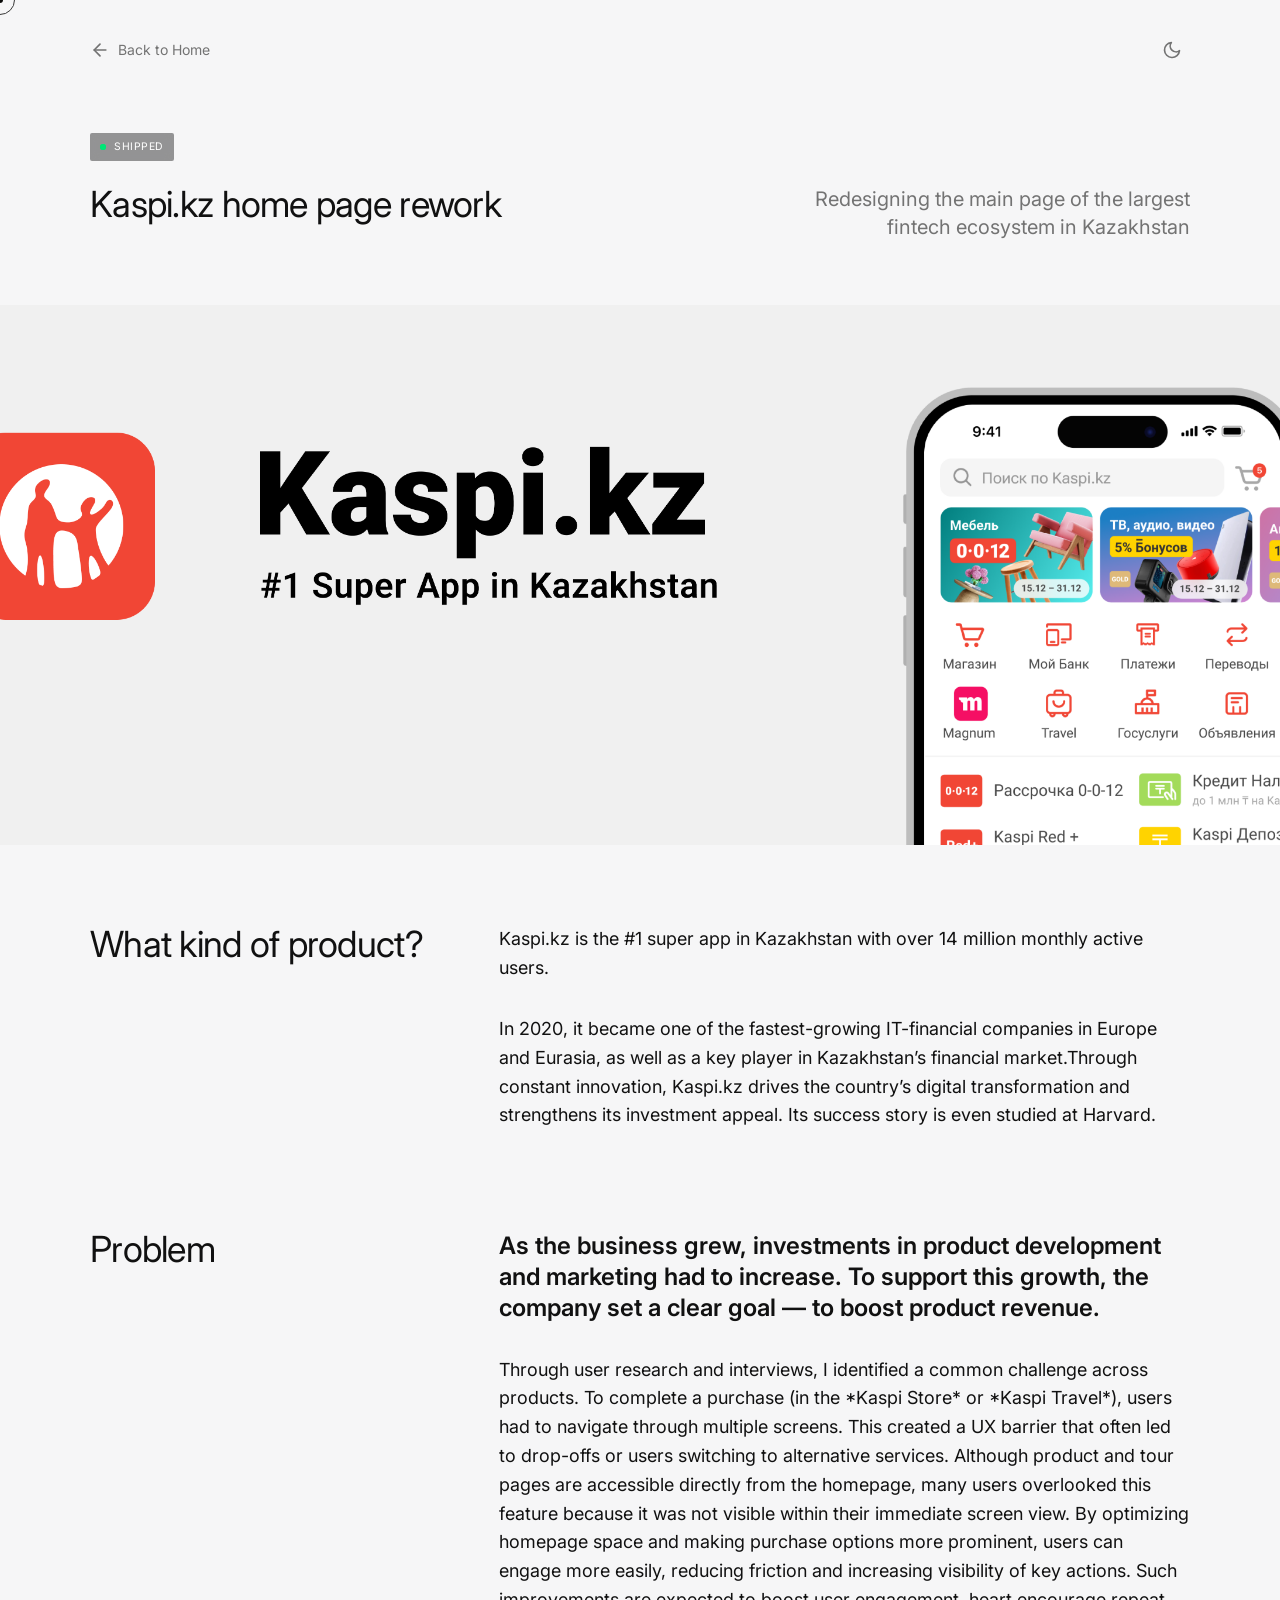
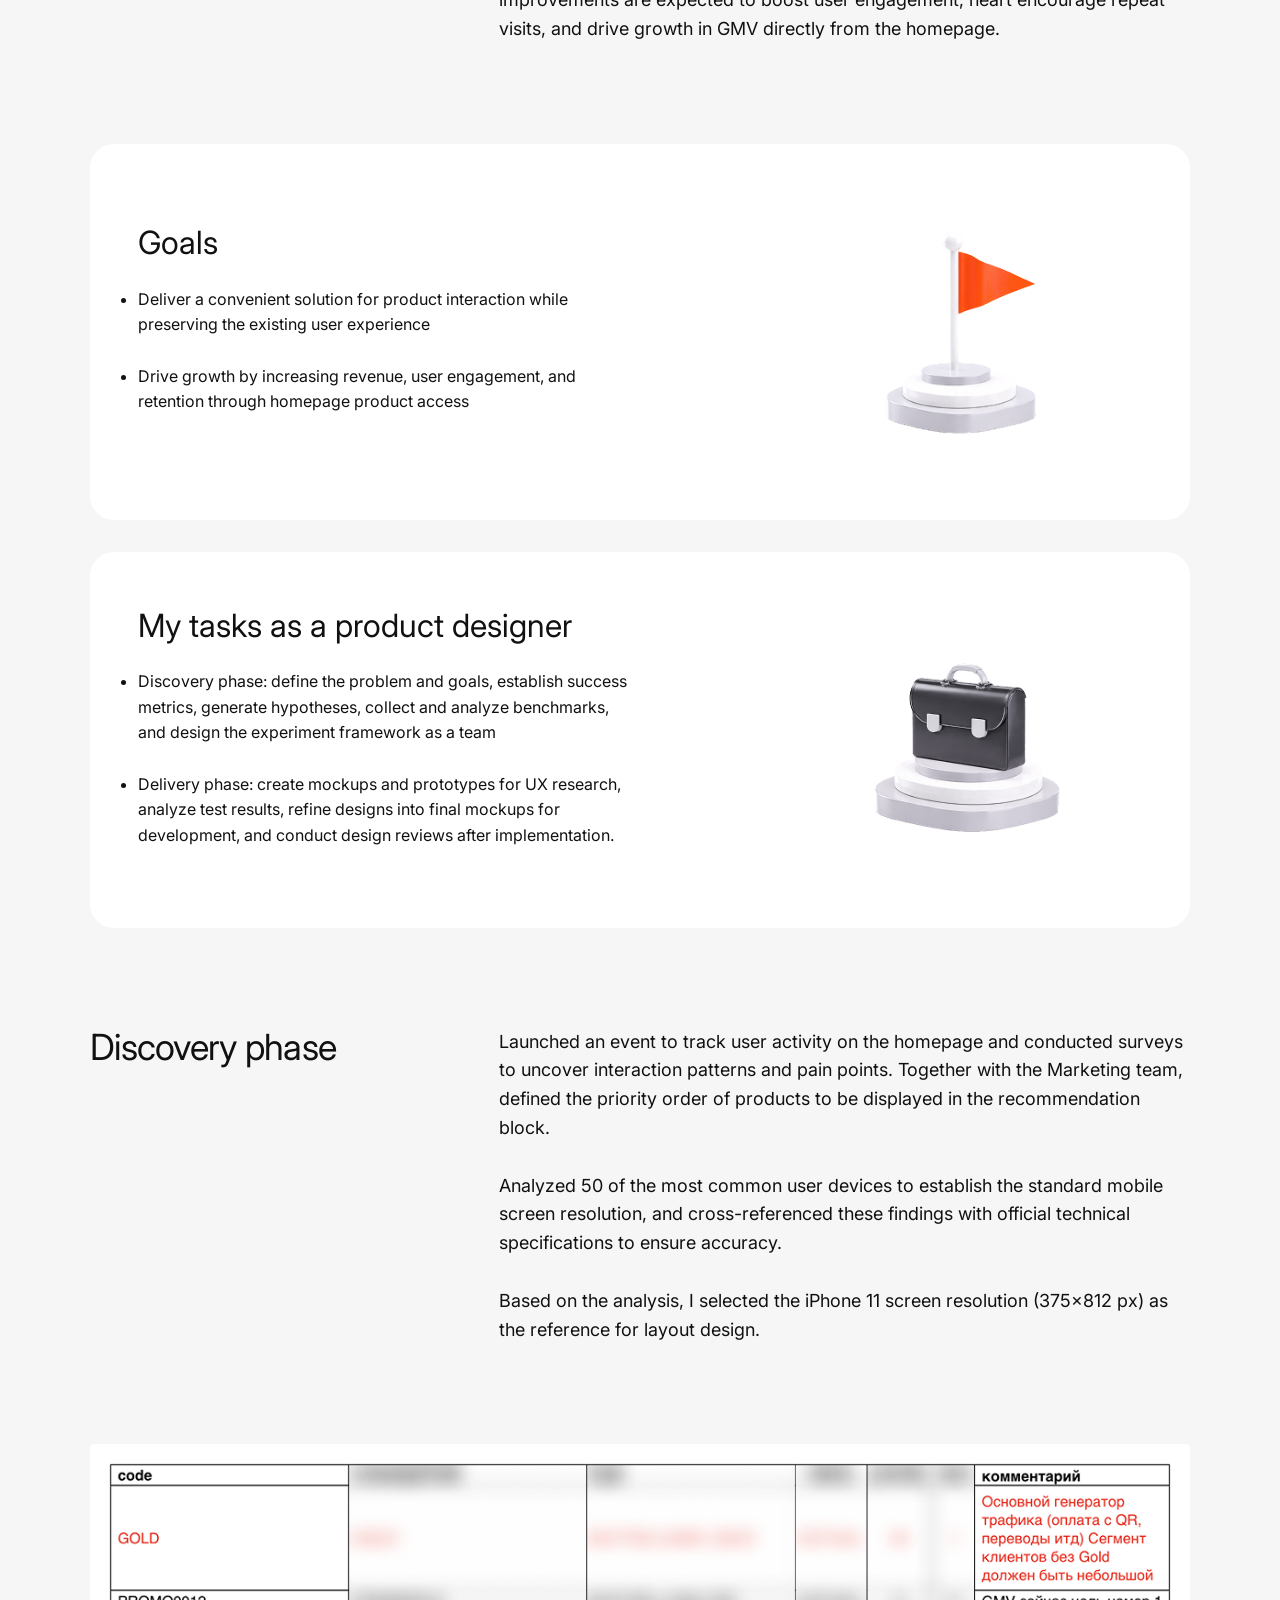
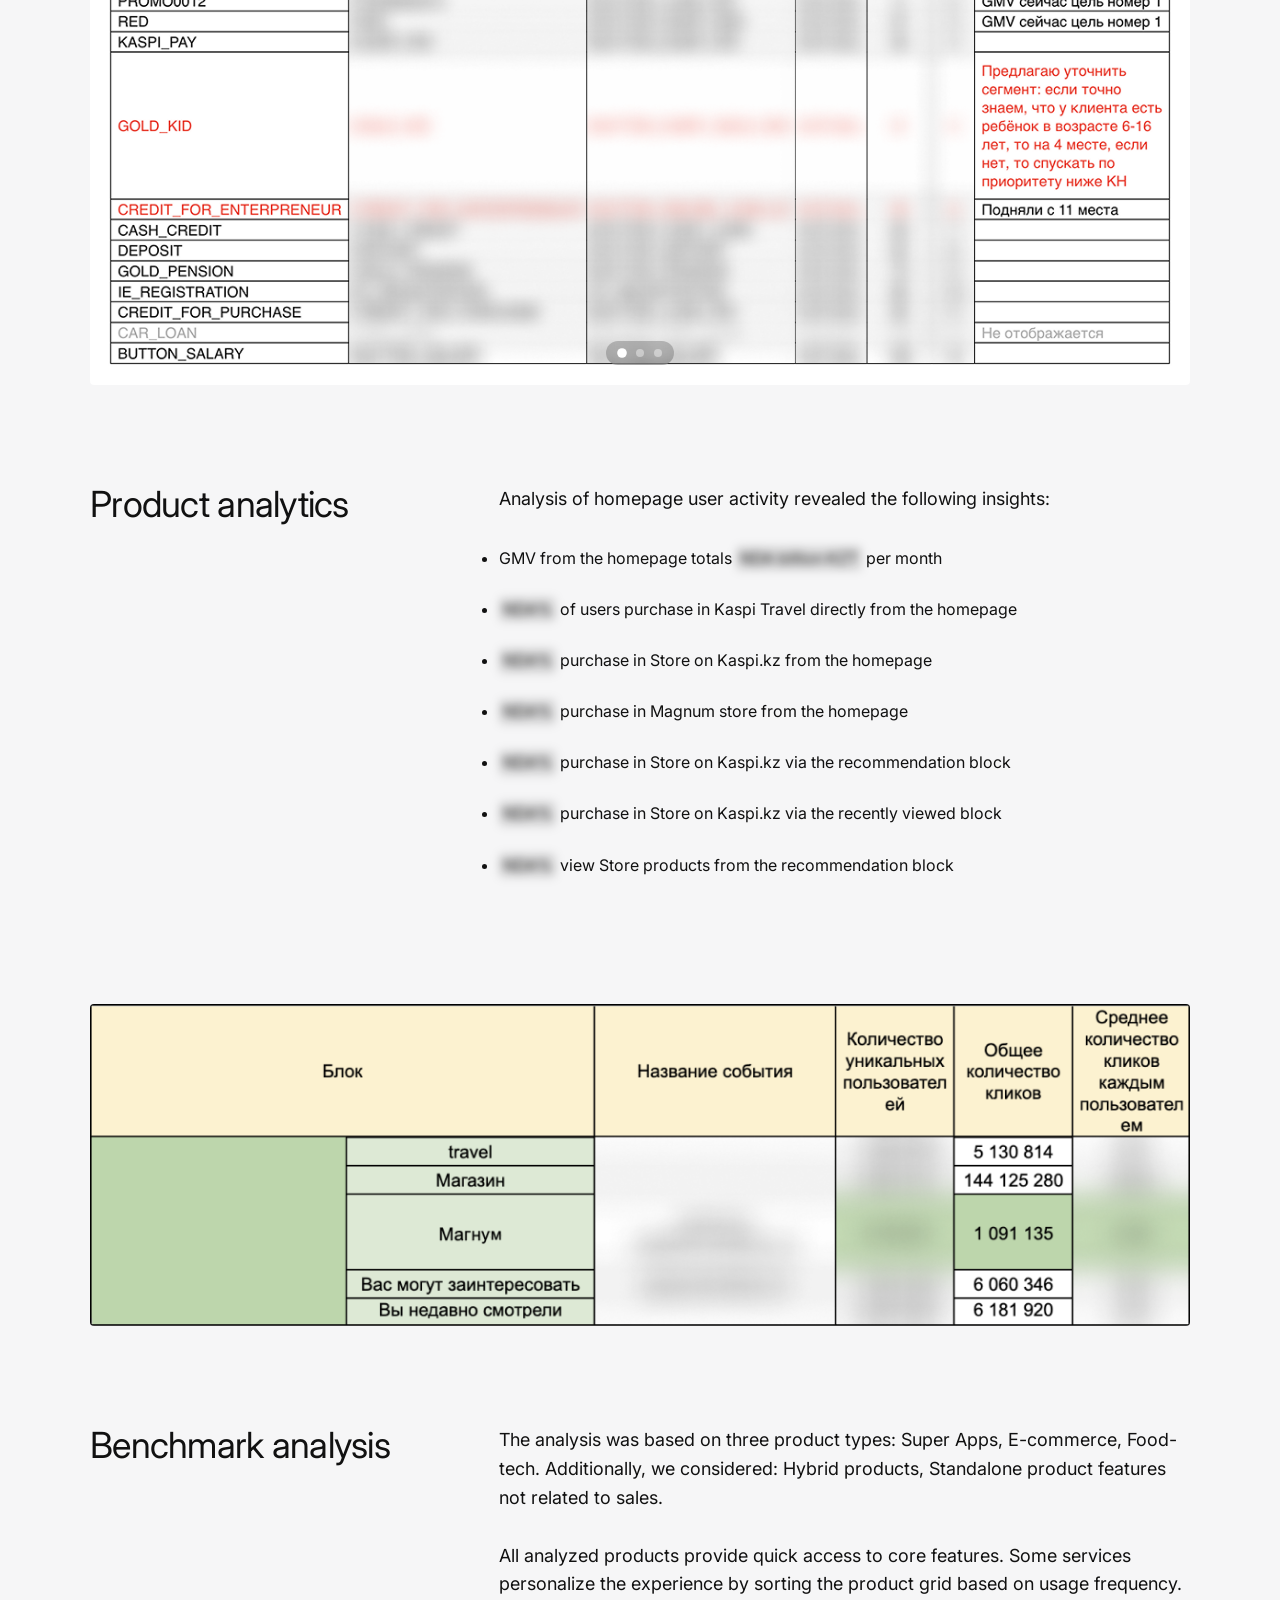
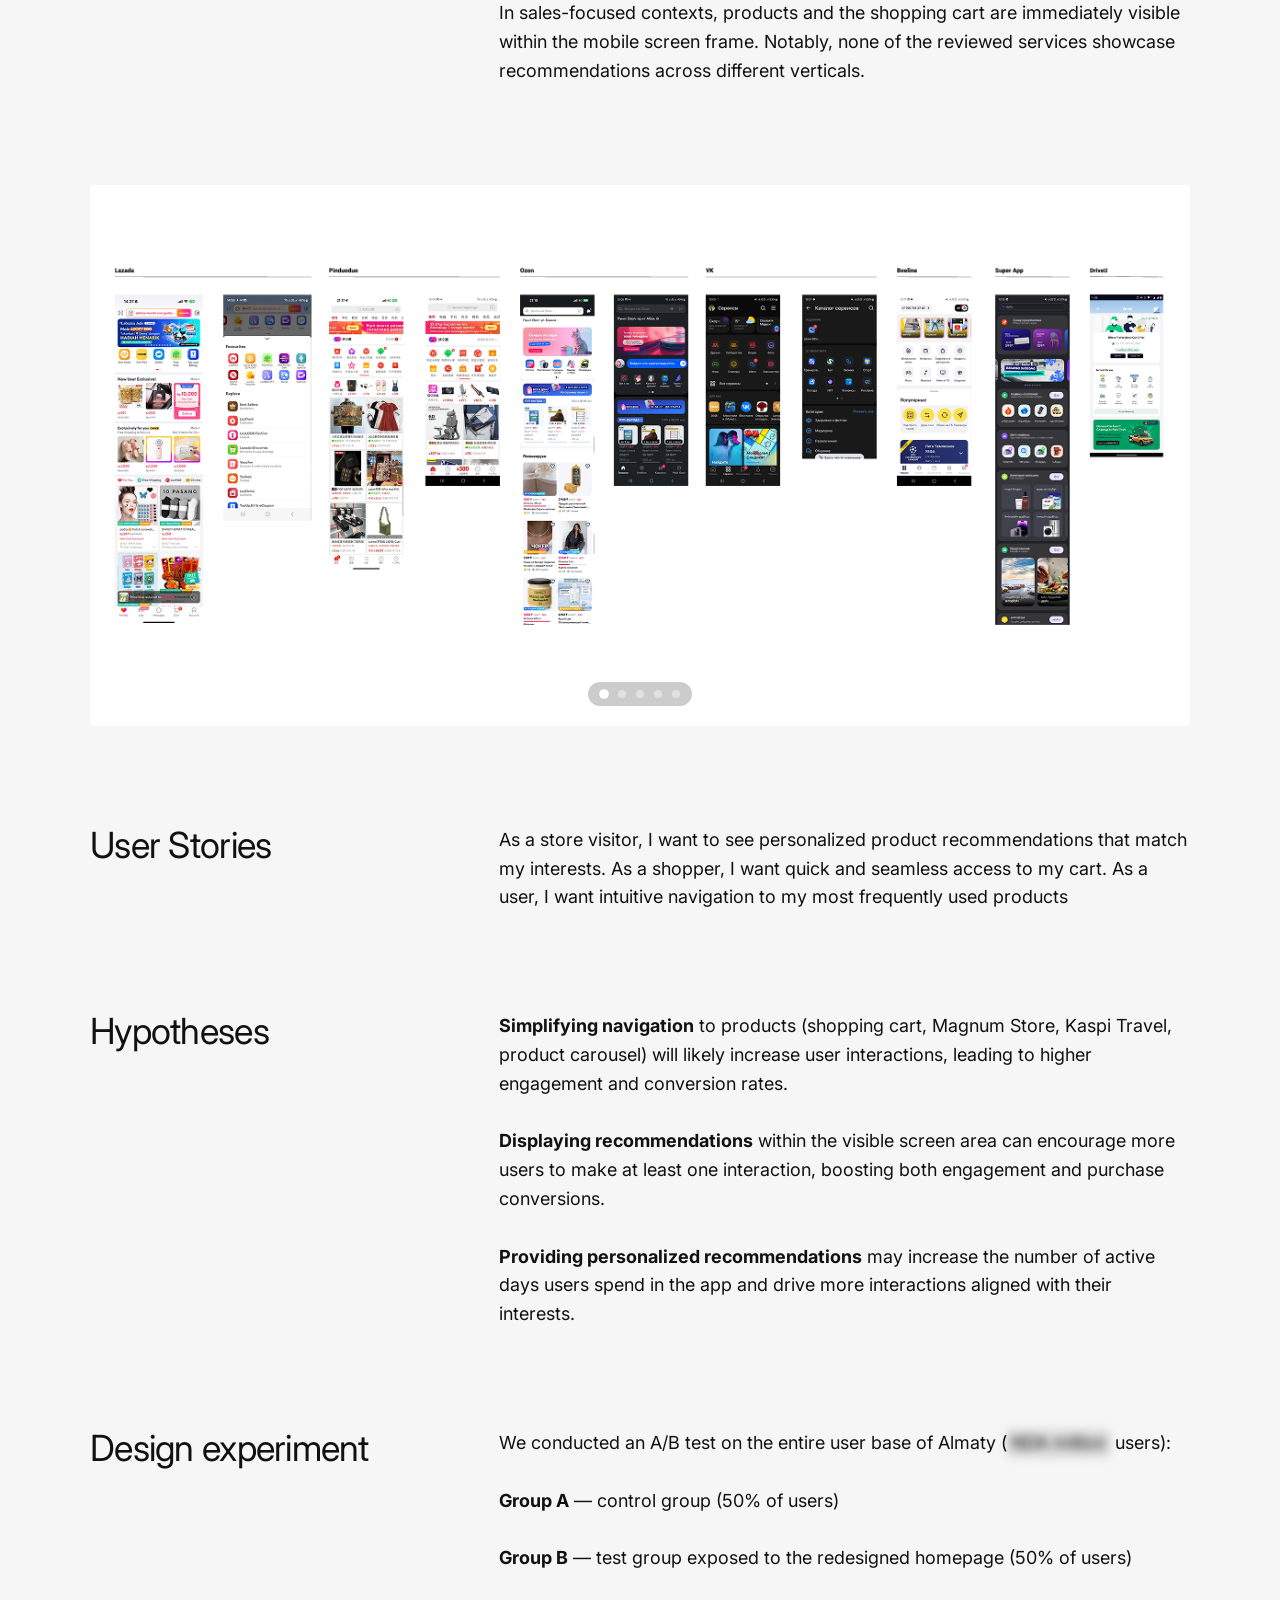
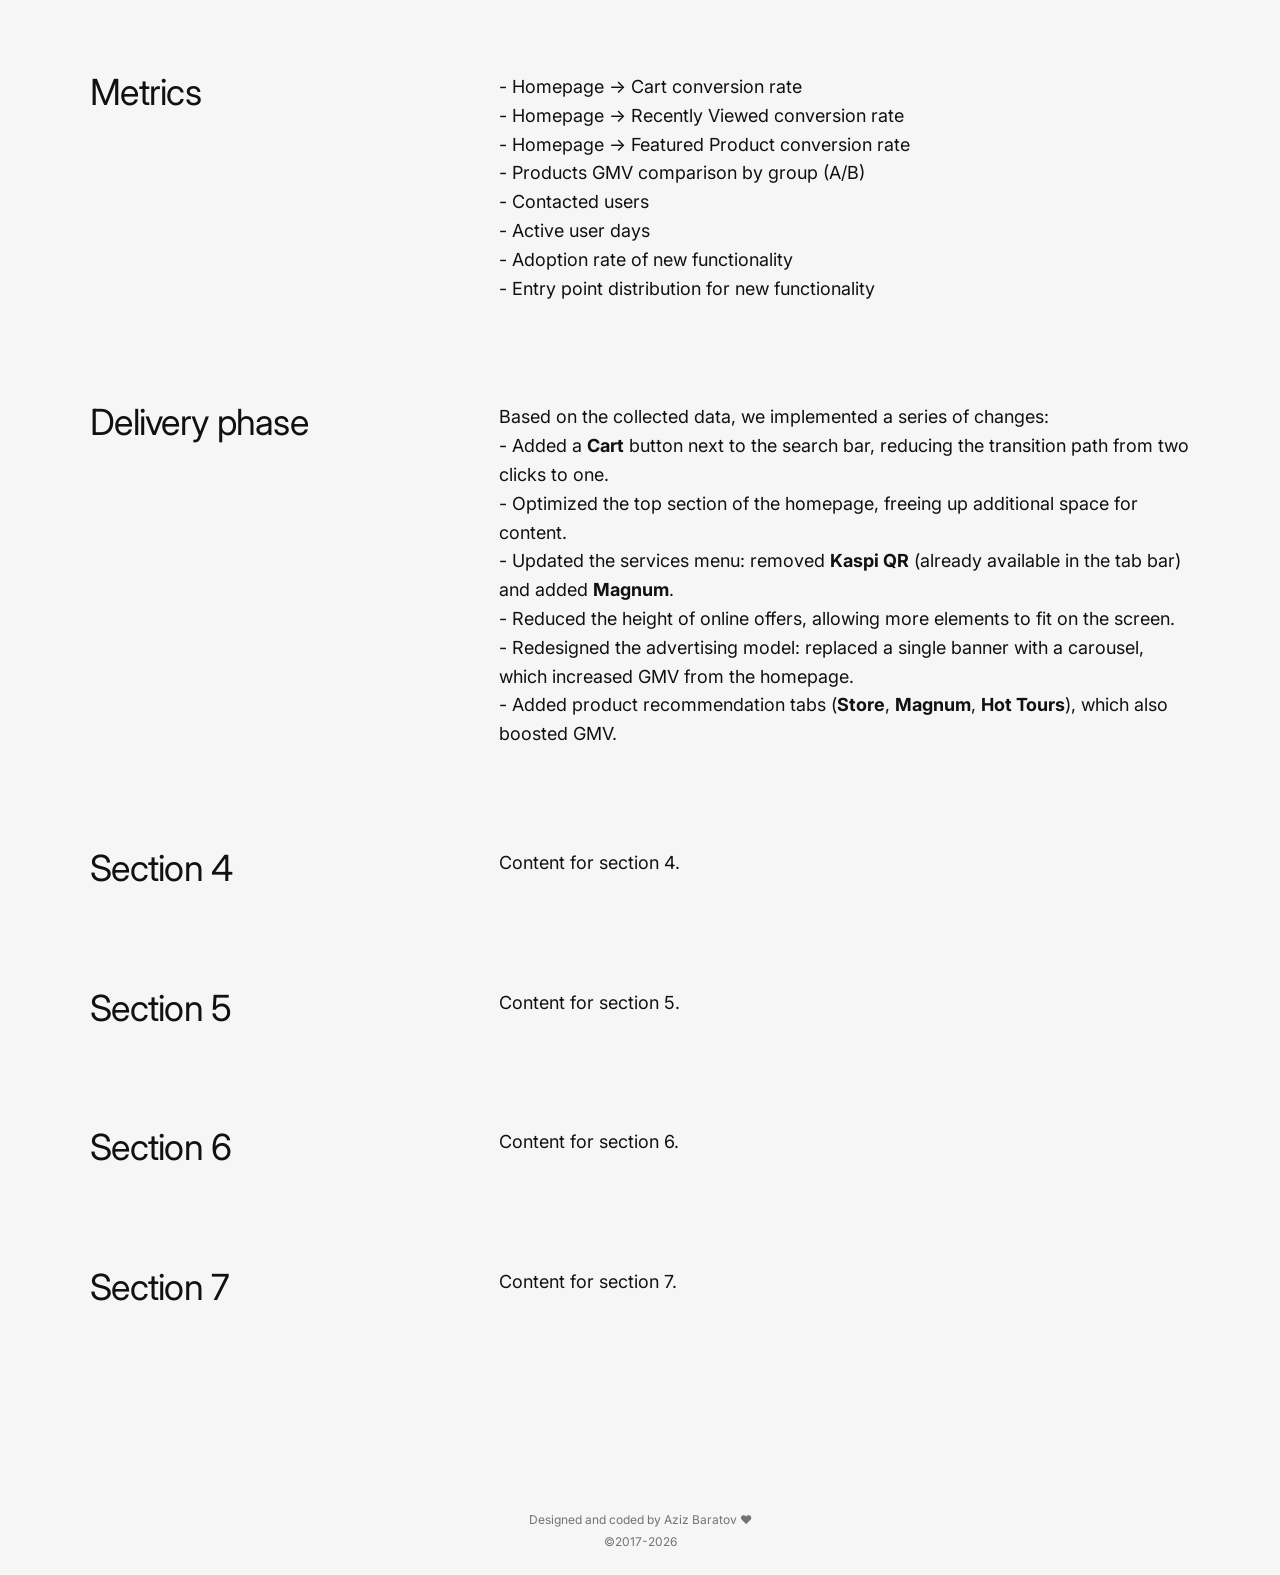
==== commit 3f82def9: "new carousel and text" ====
--- a/internal/pages/kaspi-rework.html
+++ b/internal/pages/kaspi-rework.html
@@ -171,16 +171,16 @@
             <div class="content-body">
                 <p>Analysis of homepage user activity revealed the following insights:
                 <ul>
-                    <li>GMV from the homepage totals <span class="blur-text">1.1 billion KZT</span> per month</li><br>
-                    <li><span class="blur-text">10%</span> of users purchase in Kaspi Travel directly from the homepage
+                    <li>GMV from the homepage totals <span class="blur-text">NDA billion KZT</span> per month</li><br>
+                    <li><span class="blur-text">NDA%</span> of users purchase in Kaspi Travel directly from the homepage
                     </li><br>
-                    <li><span class="blur-text">28%</span> purchase in Store on Kaspi.kz from the homepage</li><br>
-                    <li><span class="blur-text">3%</span> purchase in Magnum store from the homepage</li><br>
-                    <li><span class="blur-text">11%</span> purchase in Store on Kaspi.kz via the recommendation block
+                    <li><span class="blur-text">NDA%</span> purchase in Store on Kaspi.kz from the homepage</li><br>
+                    <li><span class="blur-text">NDA%</span> purchase in Magnum store from the homepage</li><br>
+                    <li><span class="blur-text">NDA%</span> purchase in Store on Kaspi.kz via the recommendation block
                     </li><br>
-                    <li><span class="blur-text">16%</span> purchase in Store on Kaspi.kz via the recently viewed block
+                    <li><span class="blur-text">NDA%</span> purchase in Store on Kaspi.kz via the recently viewed block
                     </li><br>
-                    <li><span class="blur-text">20%</span> view Store products from the recommendation block</li><br>
+                    <li><span class="blur-text">NDA%</span> view Store products from the recommendation block</li><br>
                 </ul>
                 </p>
             </div>
@@ -208,23 +208,22 @@
         <section class="project-inset-media">
             <div class="carousel-container" style="border-radius: 4px;">
                 <div class="carousel-track">
-                    <div class="carousel-slide" data-caption="Placeholder Slide 1: Primary orange accent color."
-                        style="background: #FF5733; height: 440px; border-radius: 4px; display: flex; align-items: center; justify-content: center; color: white; font-size: 2rem; font-weight: bold;">
-                        Slide 1</div>
-                    <div class="carousel-slide" data-caption="Placeholder Slide 2: Vibrant green for growth metrics."
-                        style="background: #33FF57; height: 440px; border-radius: 4px; display: flex; align-items: center; justify-content: center; color: white; font-size: 2rem; font-weight: bold;">
-                        Slide 2</div>
-                    <div class="carousel-slide" data-caption="Placeholder Slide 3: Calm blue for interface stability."
-                        style="background: #3357FF; height: 440px; border-radius: 4px; display: flex; align-items: center; justify-content: center; color: white; font-size: 2rem; font-weight: bold;">
-                        Slide 3</div>
+                    <div class="carousel-slide" data-caption="Super App Benchmark analysis.">
+                        <img src="../../internal/images/supperapp_image.png" alt="Super App Benchmark">
+                    </div>
+                    <div class="carousel-slide" data-caption="E-commerce and Food-tech benchmark comparison.">
+                        <img src="../../internal/images/supperapp_image2.png" alt="E-commerce Benchmark">
+                    </div>
+                    <div class="carousel-slide" data-caption="Hybrid products and standalone features analysis.">
+                        <img src="../../internal/images/supperapp_image3.png" alt="Hybrid Products Benchmark">
+                    </div>
                     <div class="carousel-slide"
-                        data-caption="Placeholder Slide 4: Purple highlights for interactive elements."
-                        style="background: #F333FF; height: 440px; border-radius: 4px; display: flex; align-items: center; justify-content: center; color: white; font-size: 2rem; font-weight: bold;">
-                        Slide 4</div>
-                    <div class="carousel-slide"
-                        data-caption="Placeholder Slide 5: Yellow accents for attention and feedback."
-                        style="background: #F3FF33; height: 440px; border-radius: 4px; display: flex; align-items: center; justify-content: center; color: white; font-size: 2rem; font-weight: bold;">
-                        Slide 5</div>
+                        data-caption="Interactive elements and user interface components analysis.">
+                        <img src="../../internal/images/supperapp_image4.png" alt="UI Elements Benchmark">
+                    </div>
+                    <div class="carousel-slide" data-caption="Attention and feedback patterns in user interfaces.">
+                        <img src="../../internal/images/supperapp_image5.png" alt="Feedback Patterns Benchmark">
+                    </div>
                 </div>
                 <button class="carousel-button prev" aria-label="Previous slide">
                     <svg width="24" height="24" viewBox="0 0 24 24" fill="none" stroke="currentColor" stroke-width="2"
@@ -249,16 +248,96 @@
         </section>
 
         <section class="project-info-split">
-            <h2 class="content-label">User Testing</h2>
-            <div class="content-body">
-                <p>Validating the design with real users to ensure the new layout reduces navigation effort.</p>
-            </div>
-        </section>
-
-        <section class="project-info-split">
-            <h2 class="content-label">Final Result</h2>
-            <div class="content-body">
-                <p>The polished redesign implemented based on feedback and performance goals.</p>
+            <h2 class="content-label">User Stories</h2>
+            <div class="content-body">
+                <p>As a store visitor, I want to see personalized product recommendations that match my interests.
+                    As a shopper, I want quick and seamless access to my cart. As a user, I want intuitive navigation
+                    to my most frequently used products</p>
+            </div>
+        </section>
+
+        <section class="project-info-split">
+            <h2 class="content-label">Hypotheses</h2>
+            <div class="content-body">
+                <p><strong>Simplifying navigation</strong> to products (shopping cart, Magnum Store, Kaspi Travel,
+                    product carousel) will likely increase user interactions, leading to higher engagement and
+                    conversion rates.<br><br>
+                    <strong>Displaying recommendations</strong> within the visible screen area can encourage more users
+                    to make at least one interaction, boosting both engagement and purchase conversions.<br><br>
+                    <strong>Providing personalized recommendations</strong> may increase the number of active days users
+                    spend in the app and drive more interactions aligned with their interests.
+                </p>
+            </div>
+        </section>
+
+        <section class="project-info-split">
+            <h2 class="content-label">Design experiment</h2>
+            <div class="content-body">
+                <p>We conducted an A/B test on the entire user base of Almaty (<span class="blur-text">NDA
+                        million</span> users):<br><br>
+                    <strong>Group A</strong> — control group (50% of users)<br><br>
+                    <strong>Group B</strong> — test group exposed to the redesigned homepage (50% of users)
+                </p>
+            </div>
+        </section>
+
+        <section class="project-info-split">
+            <h2 class="content-label">Metrics</h2>
+            <div class="content-body">
+                <p>- Homepage → Cart conversion rate<br>
+                    - Homepage → Recently Viewed conversion rate<br>
+                    - Homepage → Featured Product conversion rate<br>
+                    - Products GMV comparison by group (A/B)<br>
+                    - Contacted users<br>
+                    - Active user days<br>
+                    - Adoption rate of new functionality<br>
+                    - Entry point distribution for new functionality</p>
+            </div>
+        </section>
+
+        <section class="project-info-split">
+            <h2 class="content-label">Delivery phase</h2>
+            <div class="content-body">
+                <p>Based on the collected data, we implemented a series of changes:<br>
+                    - Added a <strong>Cart</strong> button next to the search bar, reducing the transition path from two
+                    clicks to one.<br>
+                    - Optimized the top section of the homepage, freeing up additional space for content.<br>
+                    - Updated the services menu: removed <strong>Kaspi QR</strong> (already available in the tab bar)
+                    and added <strong>Magnum</strong>.<br>
+                    - Reduced the height of online offers, allowing more elements to fit on the screen.<br>
+                    - Redesigned the advertising model: replaced a single banner with a carousel, which increased GMV
+                    from the homepage.<br>
+                    - Added product recommendation tabs (<strong>Store</strong>, <strong>Magnum</strong>, <strong>Hot
+                        Tours</strong>), which also boosted GMV.
+                </p>
+            </div>
+        </section>
+
+        <section class="project-info-split">
+            <h2 class="content-label">Section 4</h2>
+            <div class="content-body">
+                <p>Content for section 4.</p>
+            </div>
+        </section>
+
+        <section class="project-info-split">
+            <h2 class="content-label">Section 5</h2>
+            <div class="content-body">
+                <p>Content for section 5.</p>
+            </div>
+        </section>
+
+        <section class="project-info-split">
+            <h2 class="content-label">Section 6</h2>
+            <div class="content-body">
+                <p>Content for section 6.</p>
+            </div>
+        </section>
+
+        <section class="project-info-split">
+            <h2 class="content-label">Section 7</h2>
+            <div class="content-body">
+                <p>Content for section 7.</p>
             </div>
         </section>
     </main>
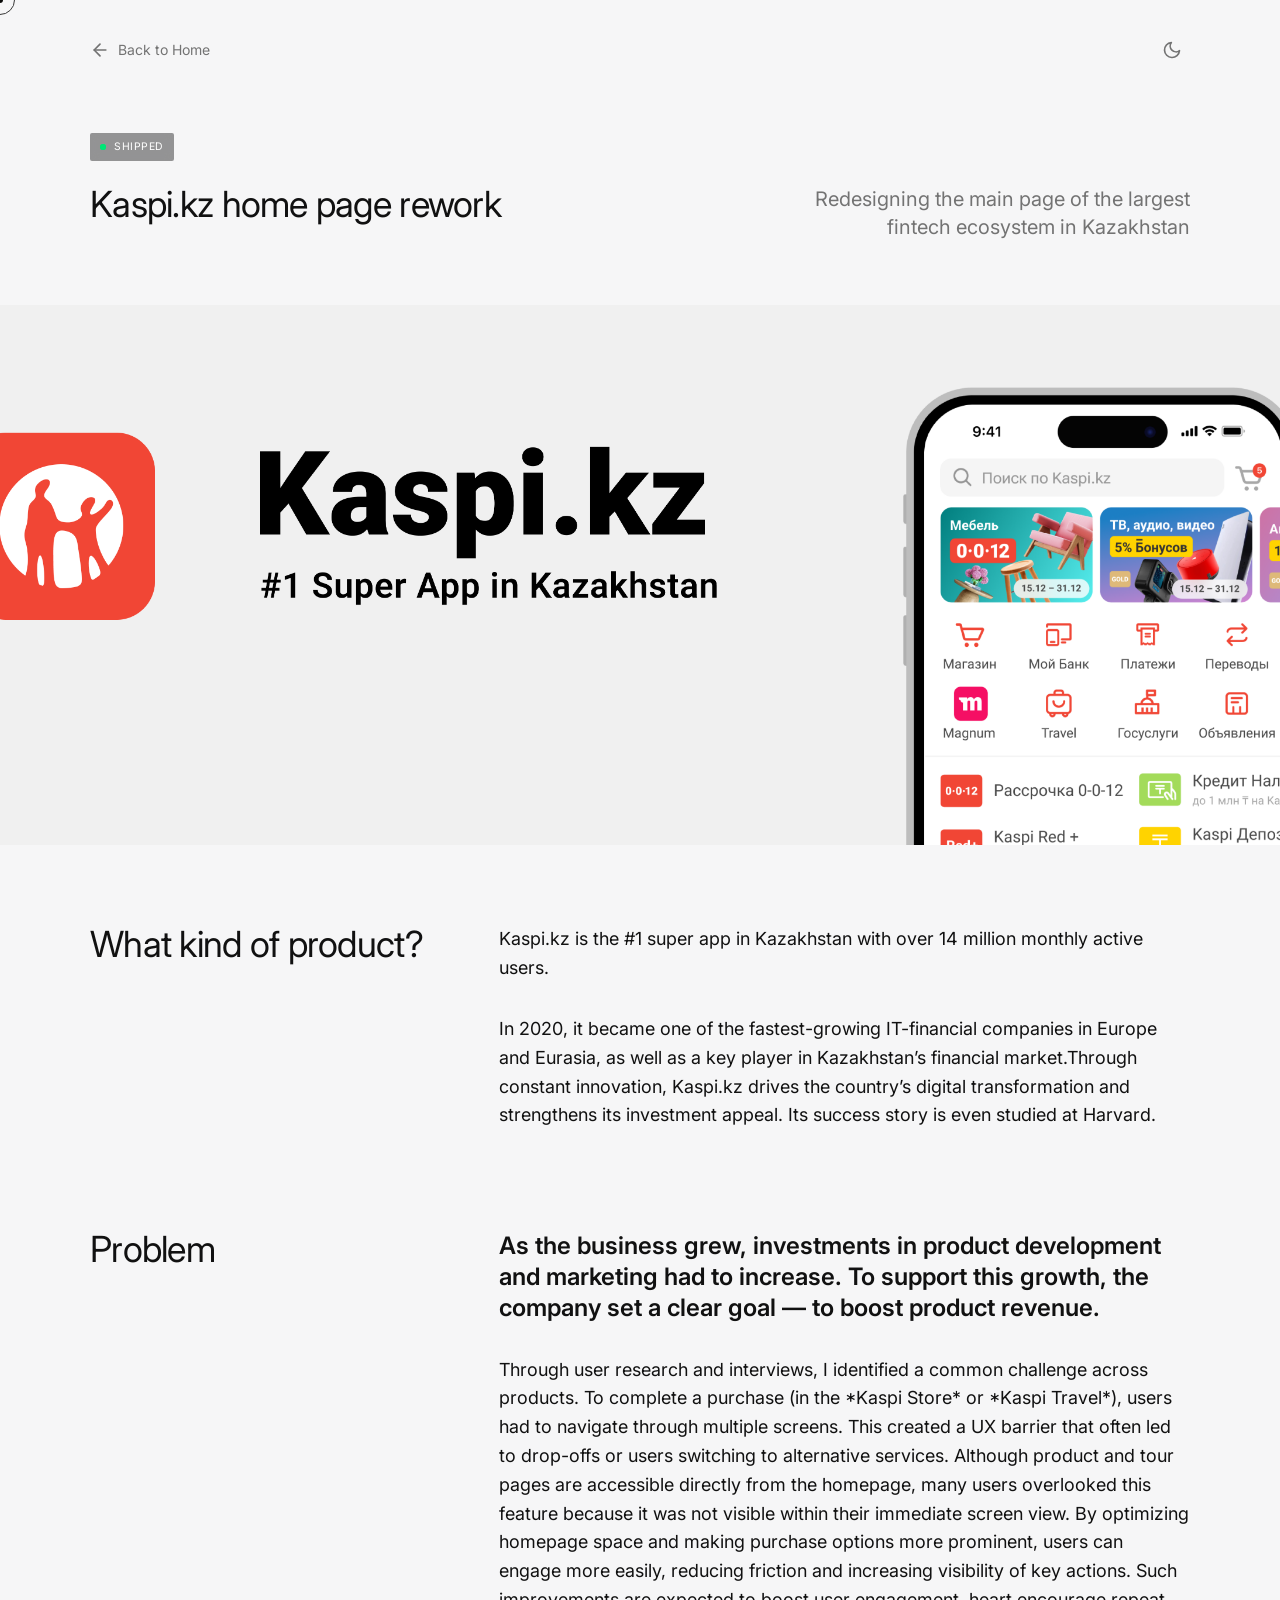
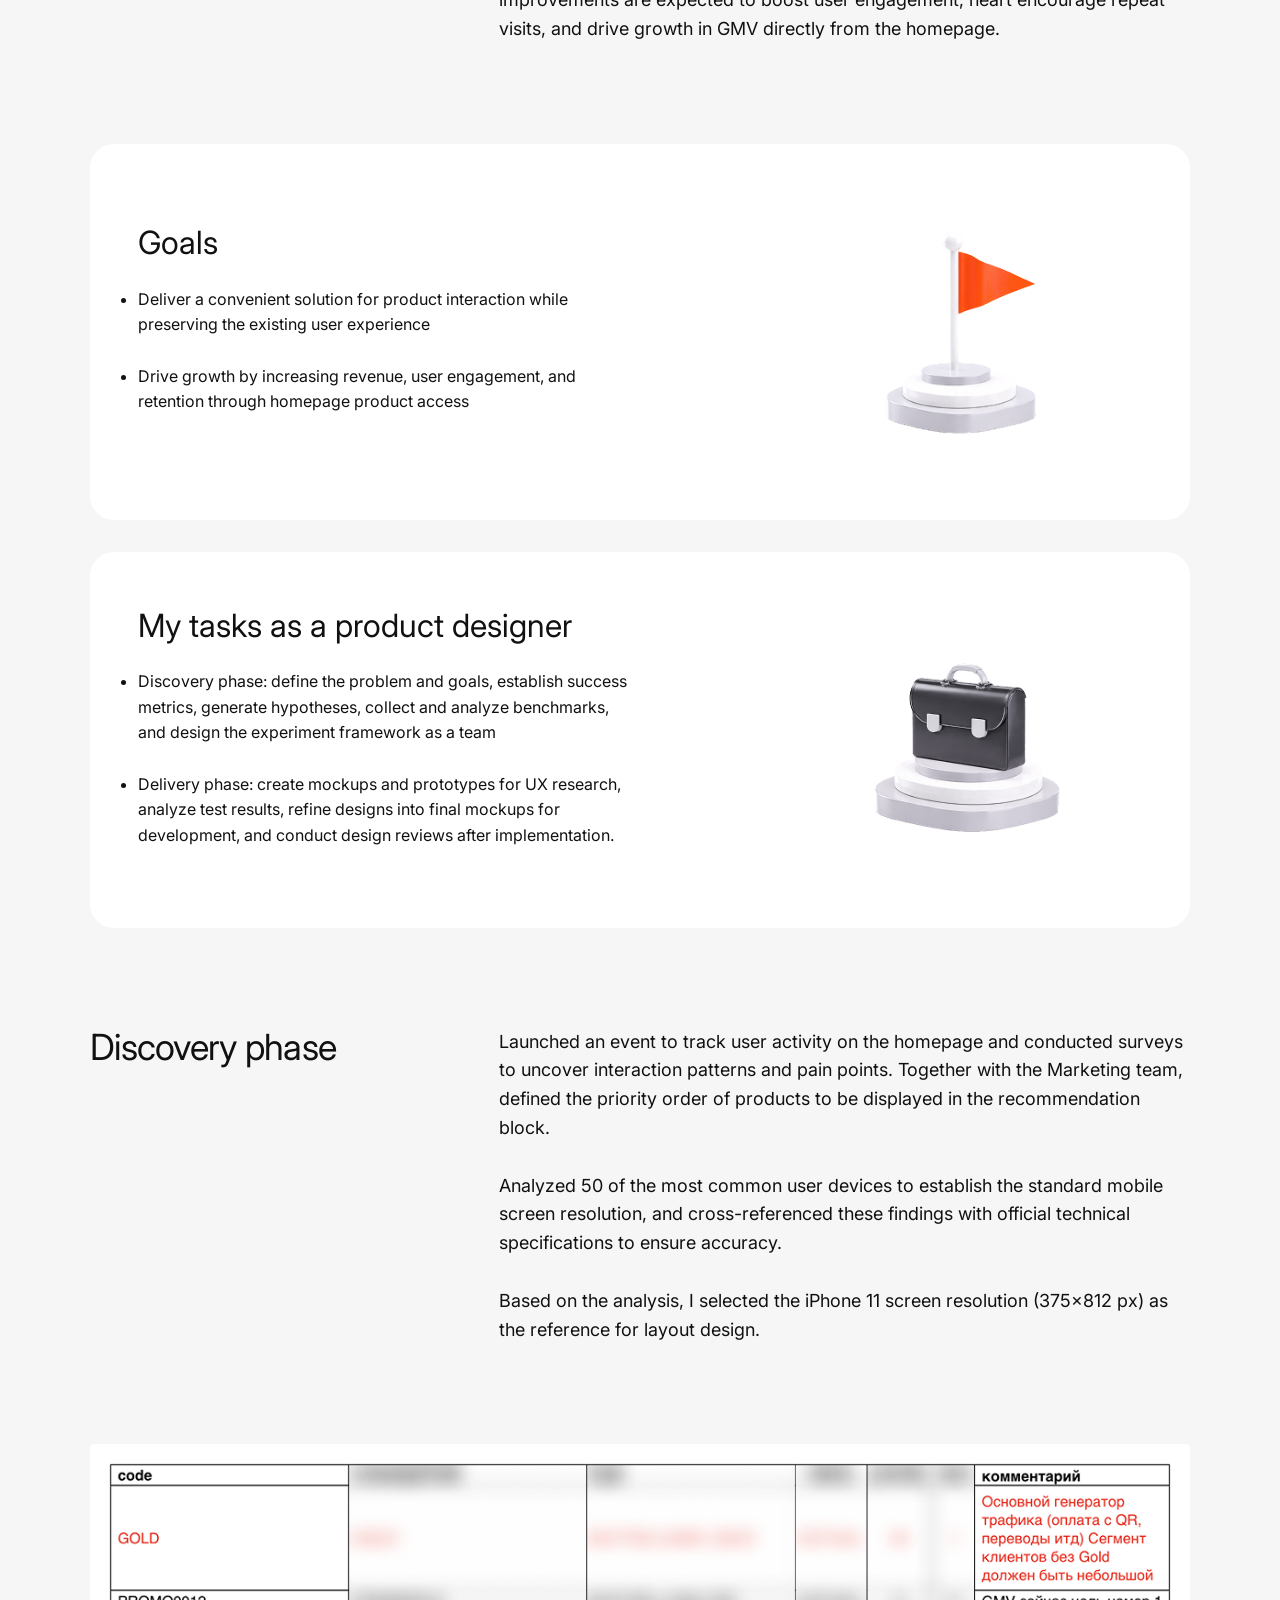
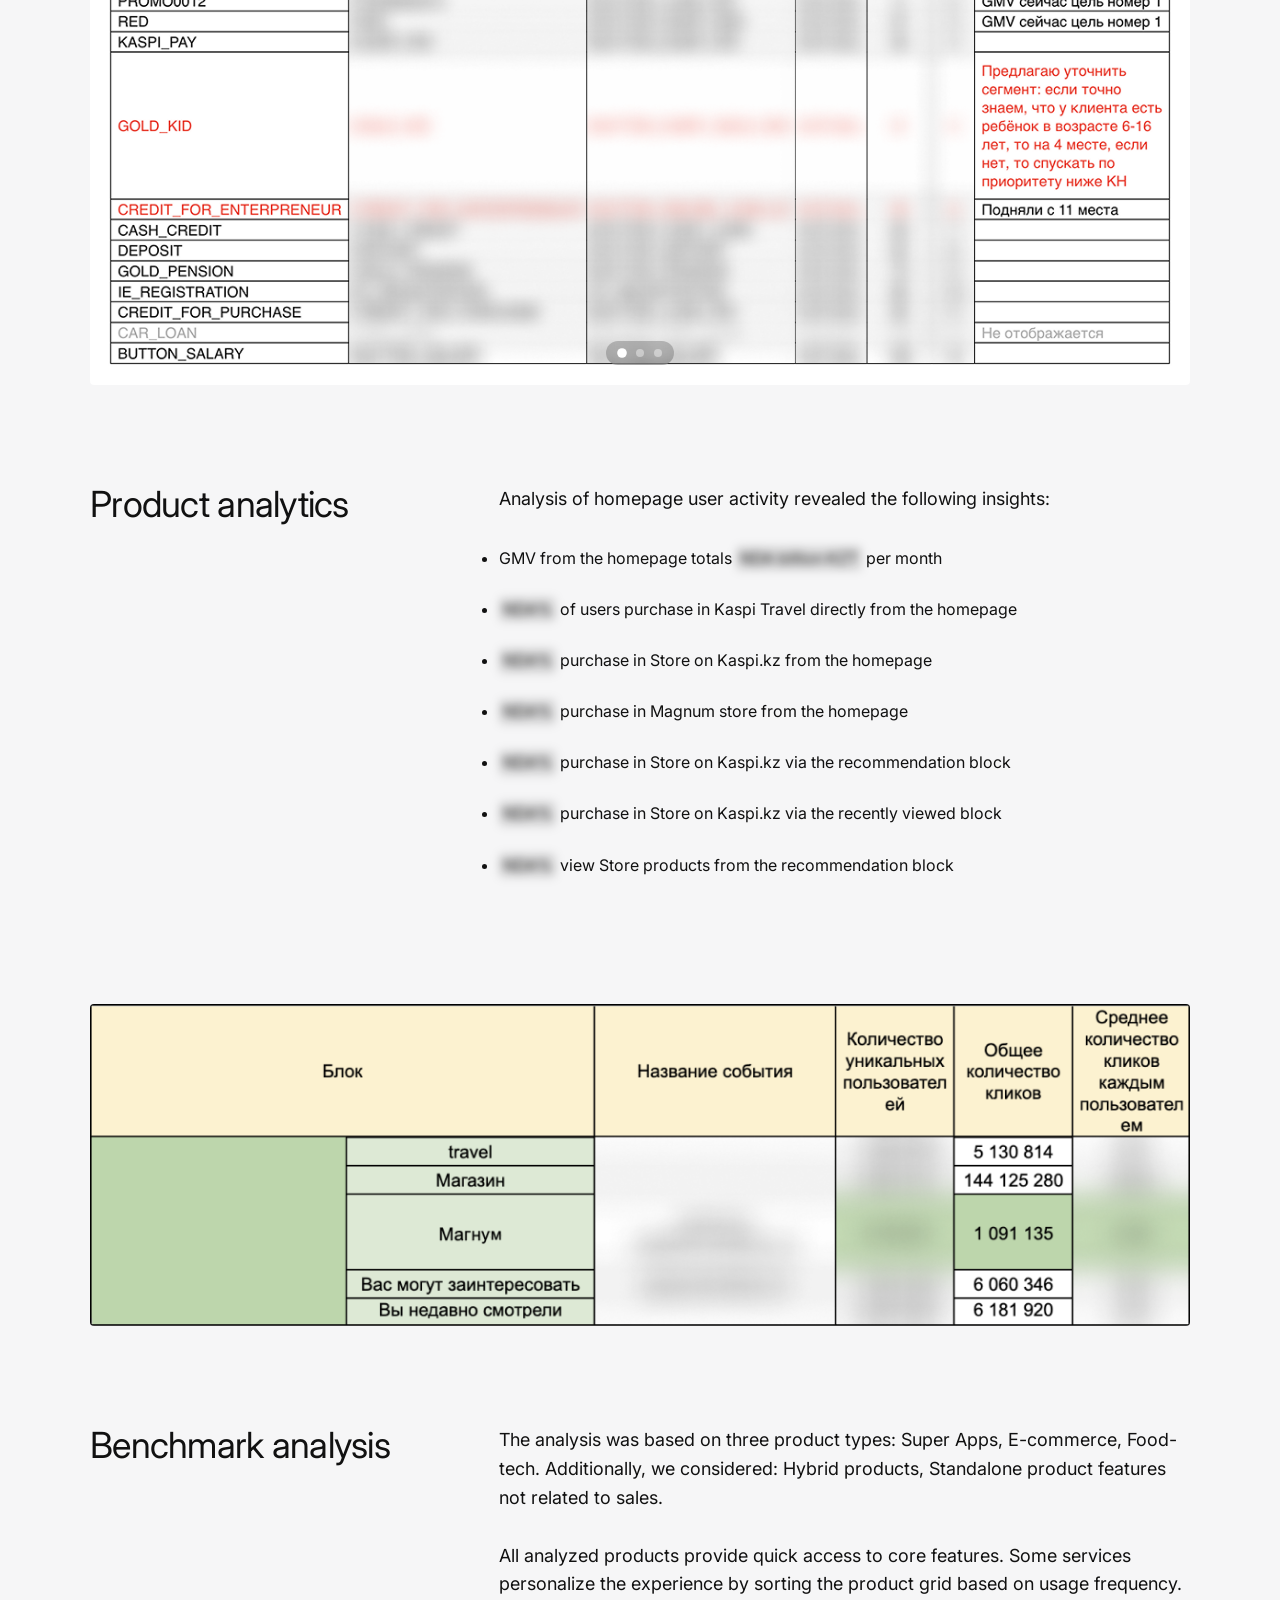
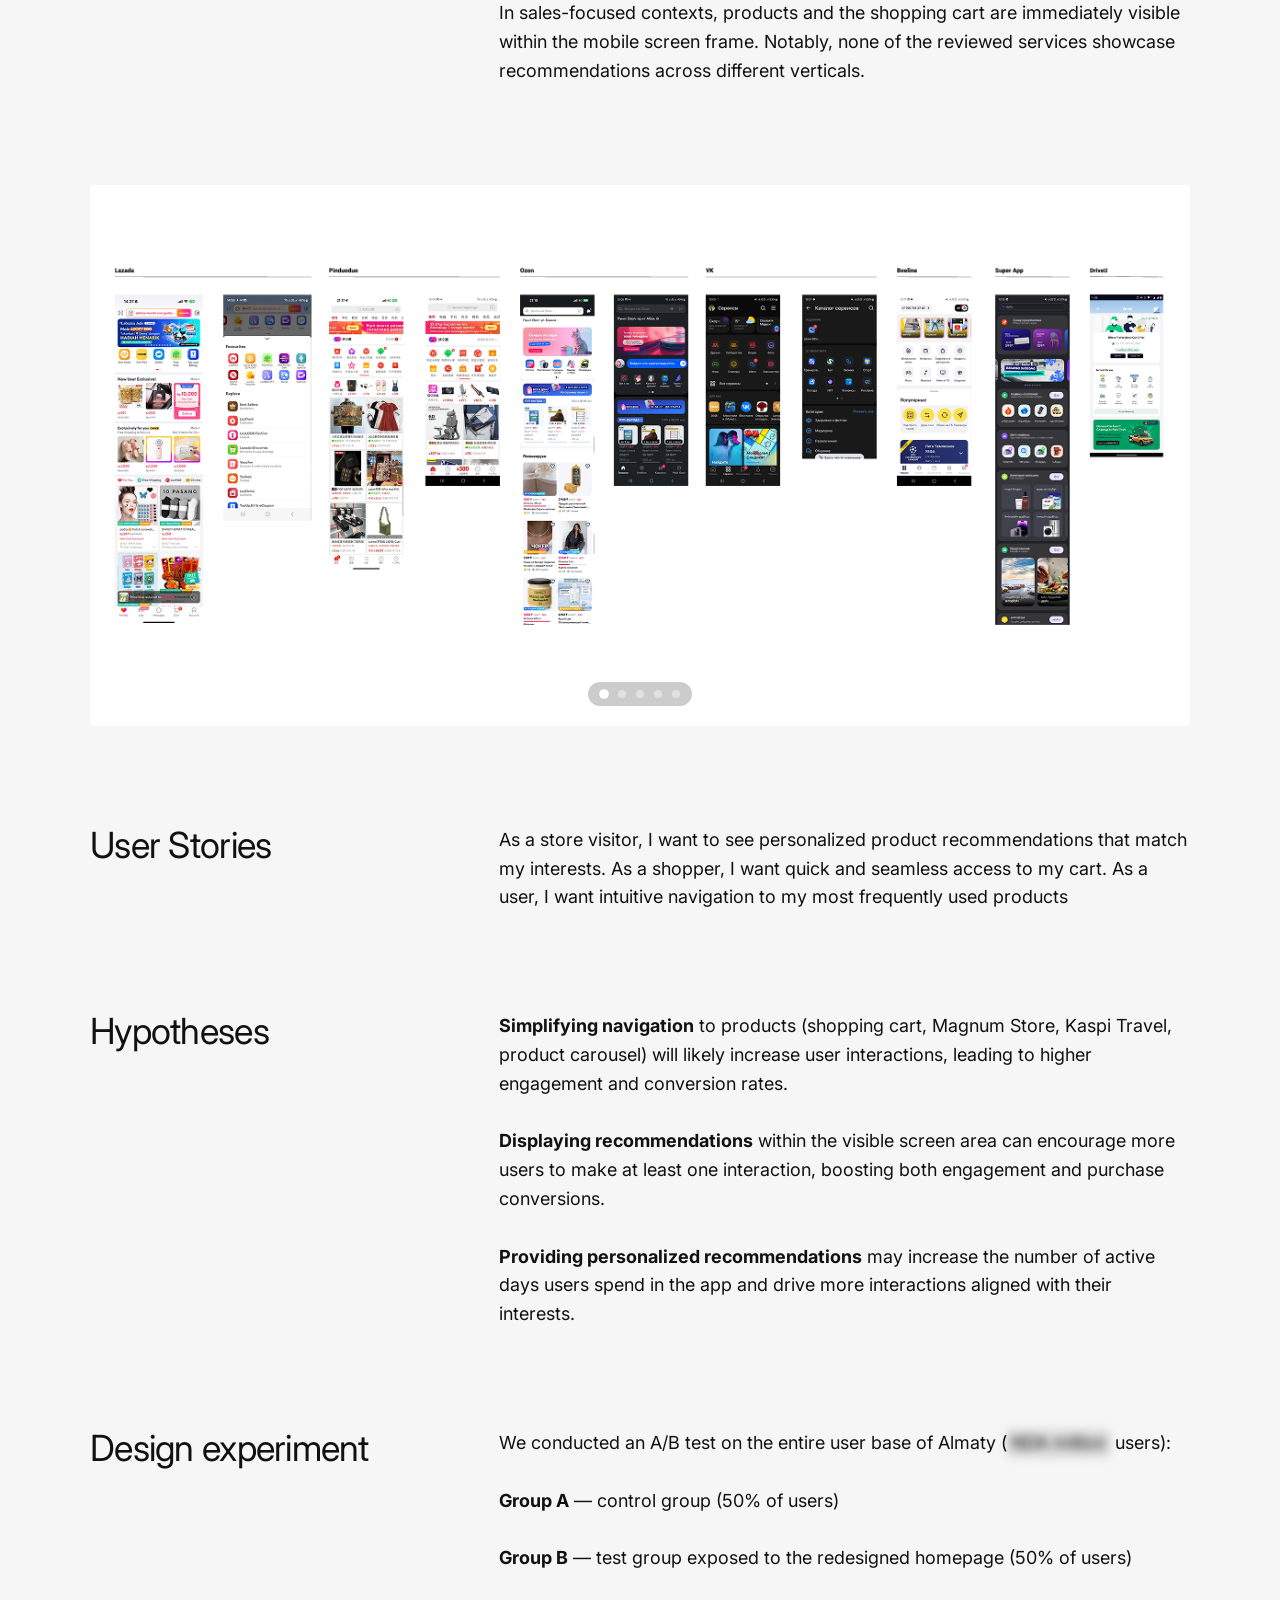
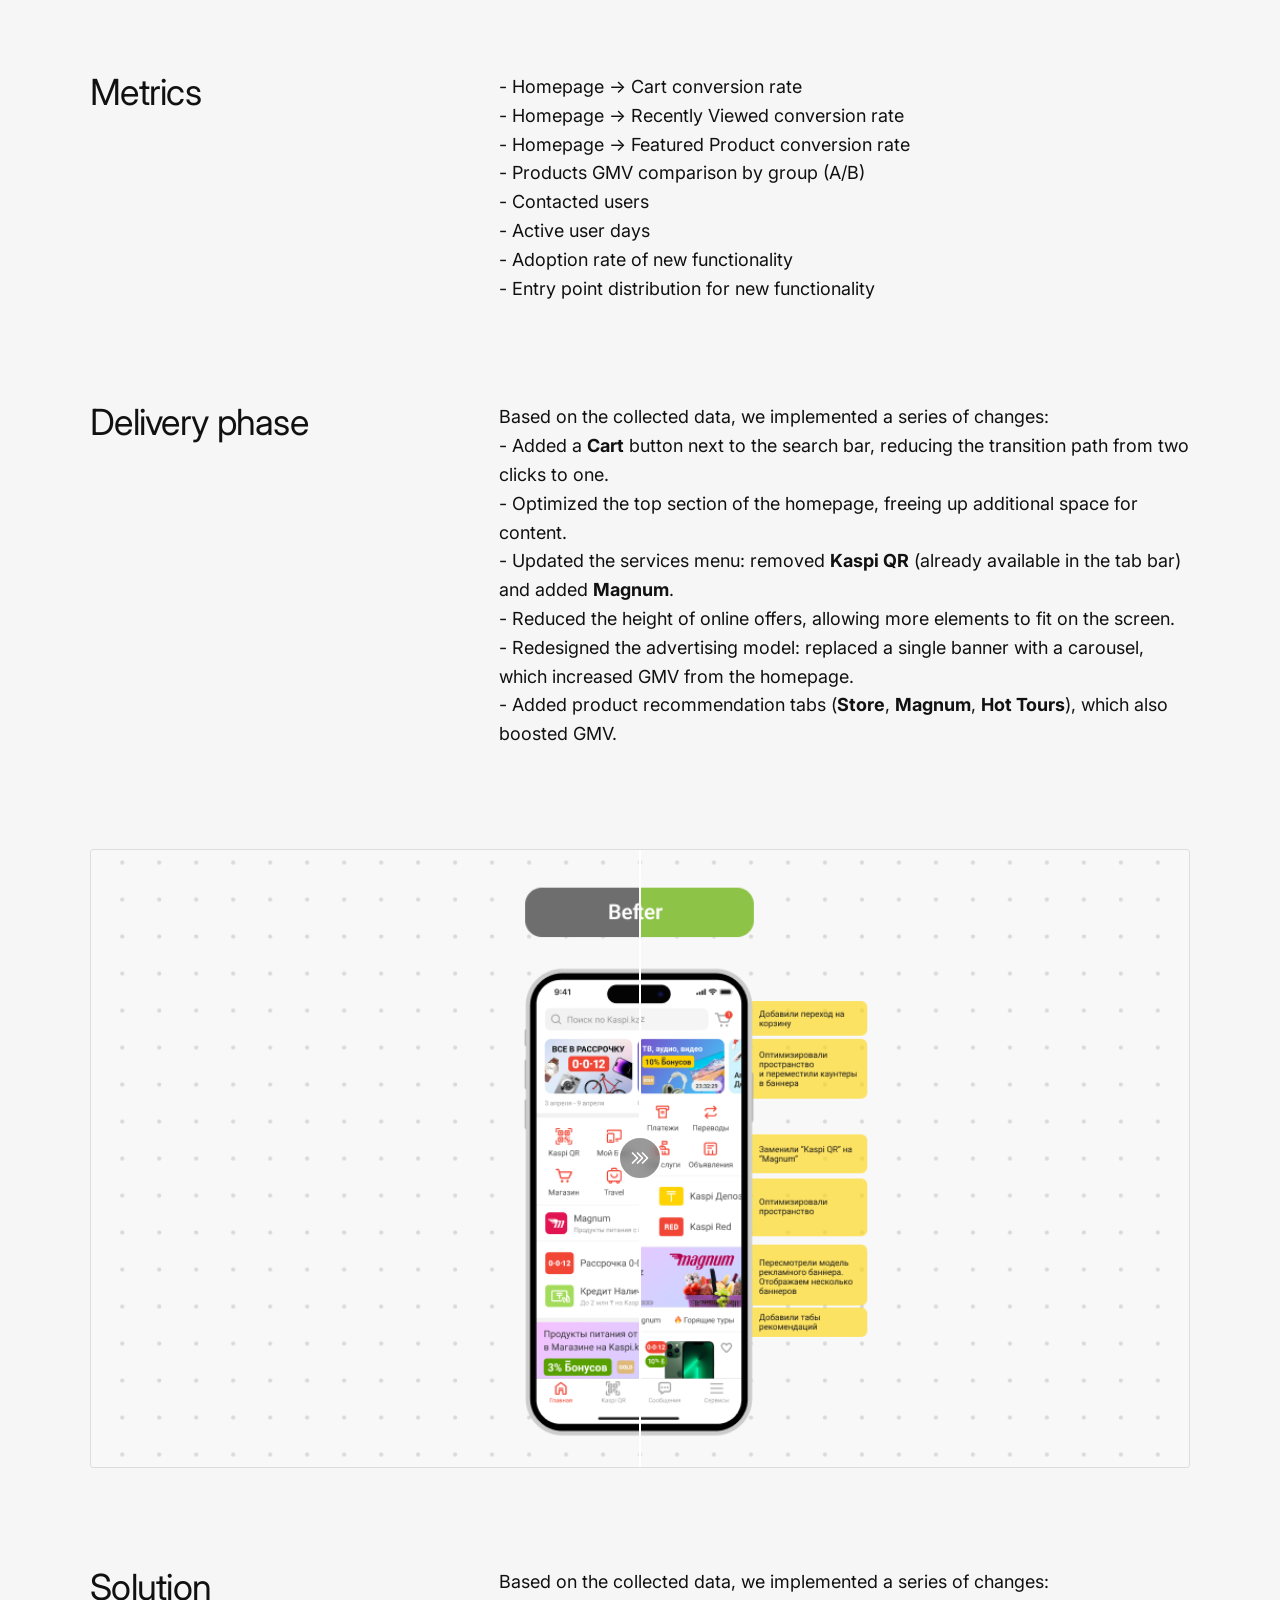
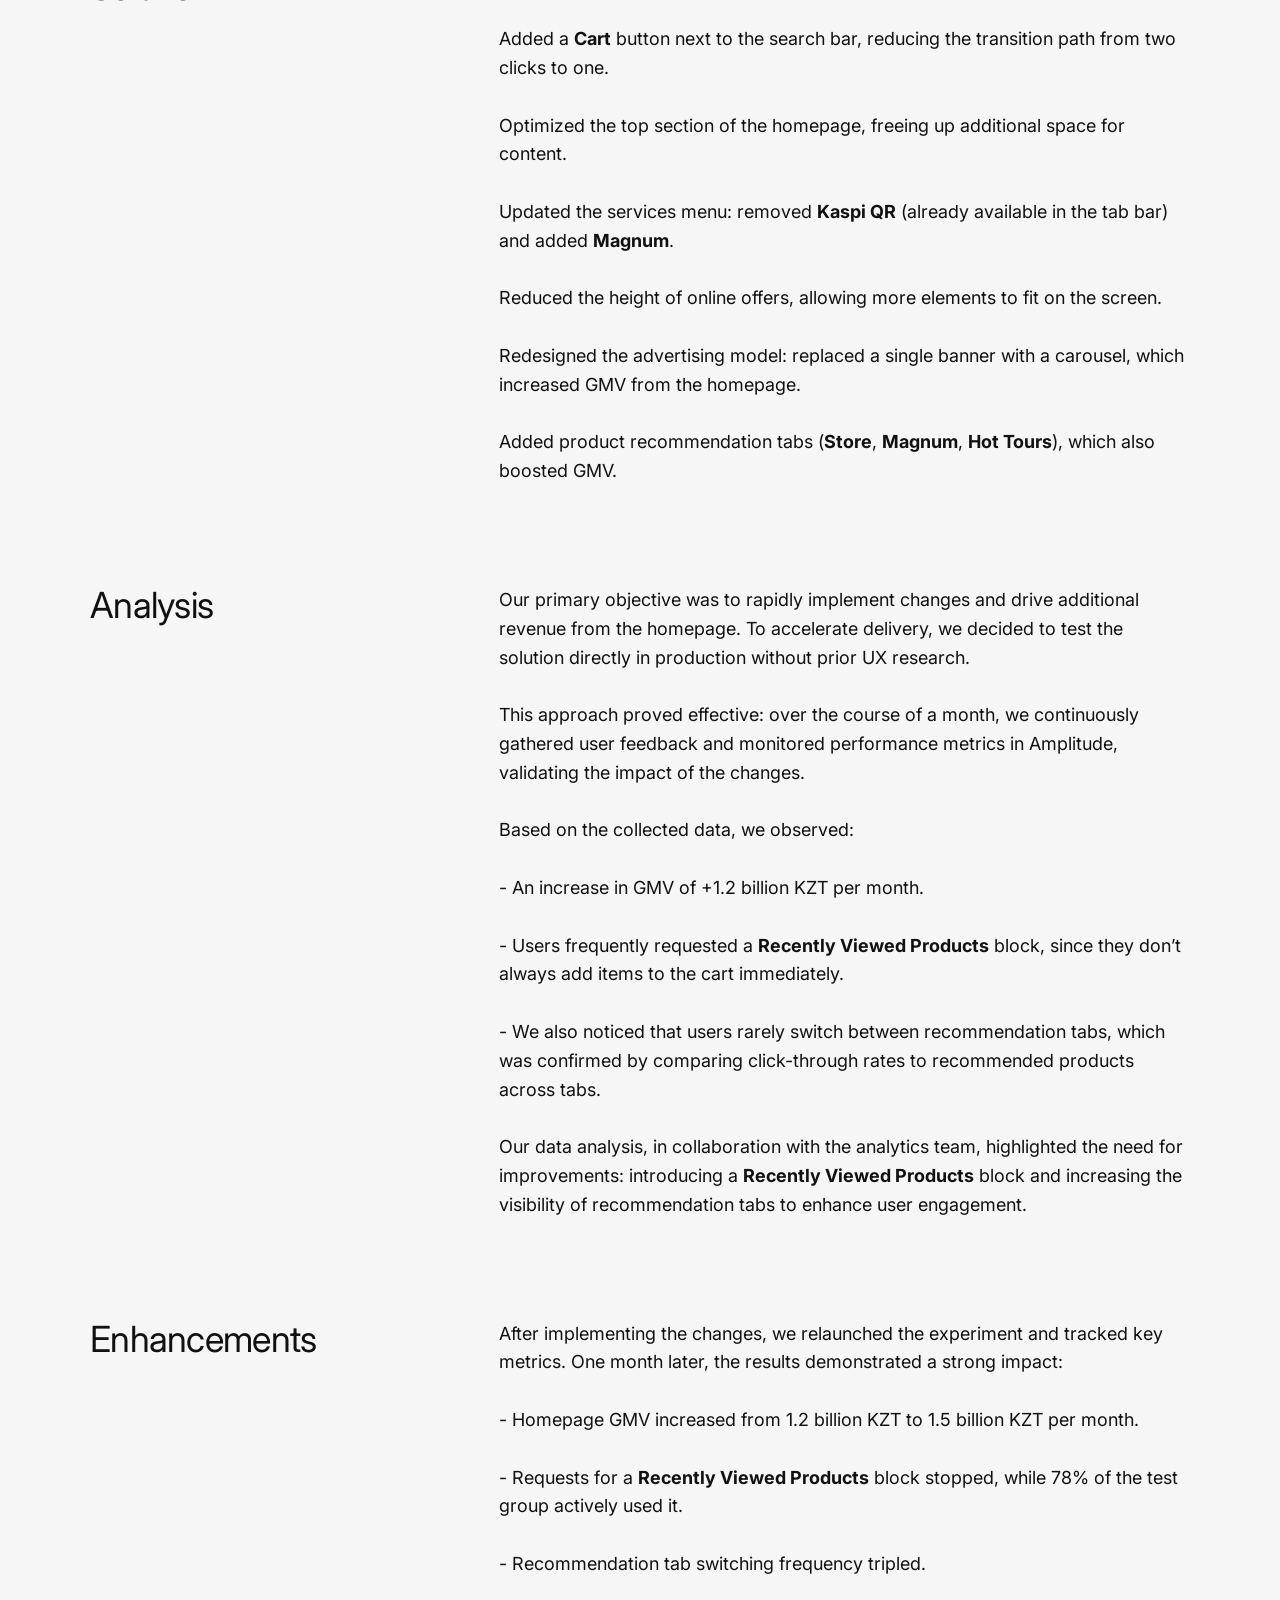
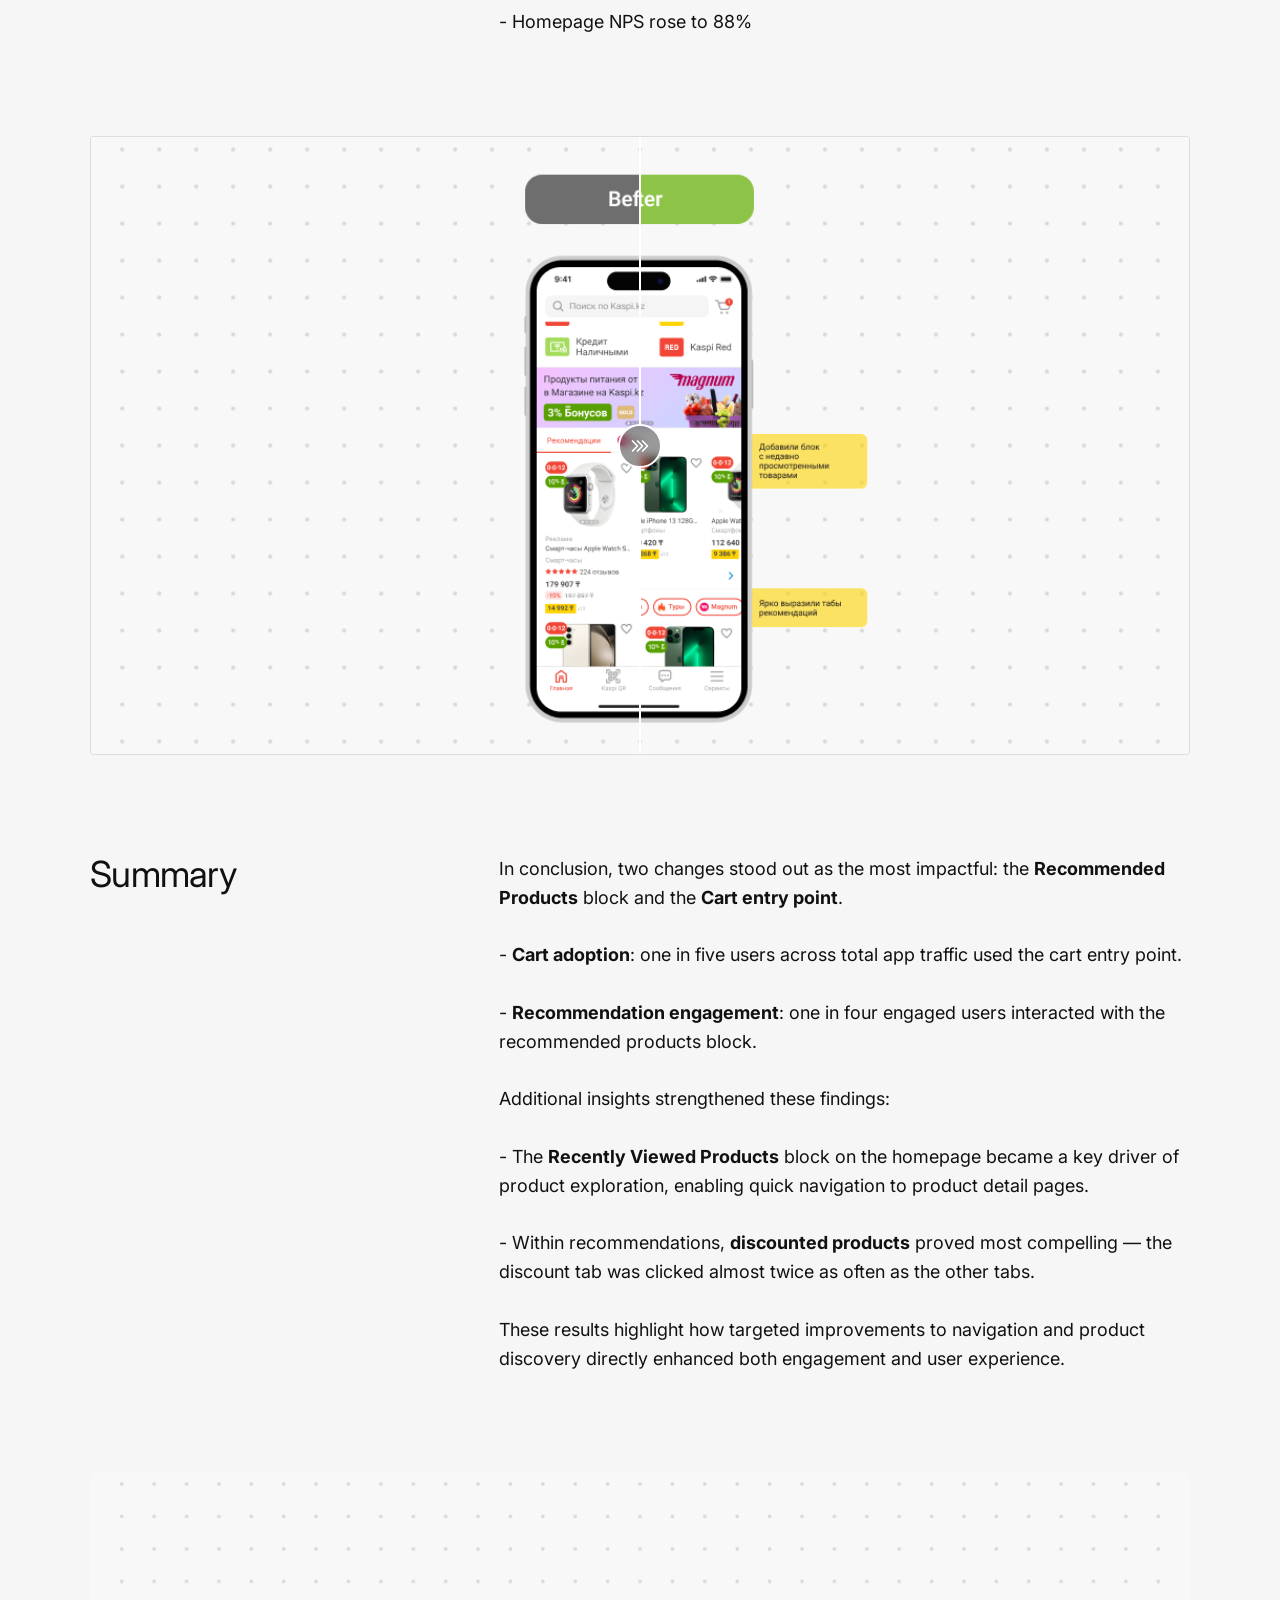
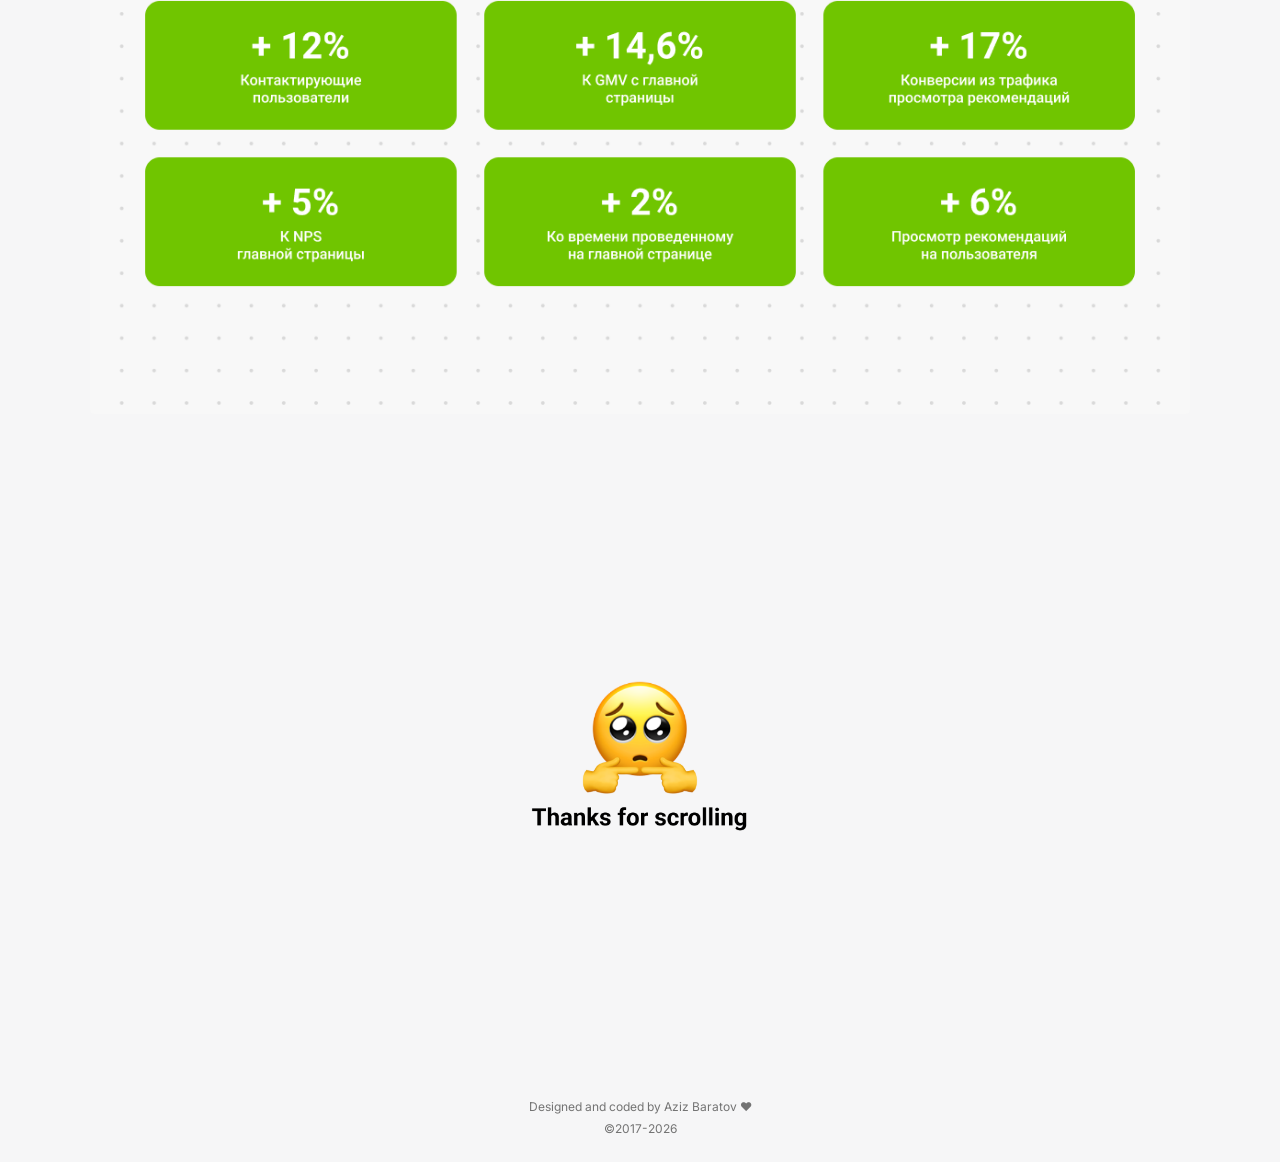
==== commit a579c616: "sliders" ====
--- a/internal/pages/kaspi-rework.html
+++ b/internal/pages/kaspi-rework.html
@@ -313,32 +313,106 @@
             </div>
         </section>
 
-        <section class="project-info-split">
-            <h2 class="content-label">Section 4</h2>
-            <div class="content-body">
-                <p>Content for section 4.</p>
-            </div>
-        </section>
-
-        <section class="project-info-split">
-            <h2 class="content-label">Section 5</h2>
-            <div class="content-body">
-                <p>Content for section 5.</p>
-            </div>
-        </section>
-
-        <section class="project-info-split">
-            <h2 class="content-label">Section 6</h2>
-            <div class="content-body">
-                <p>Content for section 6.</p>
-            </div>
-        </section>
-
-        <section class="project-info-split">
-            <h2 class="content-label">Section 7</h2>
-            <div class="content-body">
-                <p>Content for section 7.</p>
-            </div>
+        <section class="project-inset-media">
+            <div class="before-after-wrapper">
+                <div class="after-image" style="background-image: url('../../internal/images/After.png');"></div>
+                <div class="before-image" style="background-image: url('../../internal/images/Before.png');"></div>
+                <span class="handle"></span>
+            </div>
+        </section>
+
+        <section class="project-info-split">
+            <h2 class="content-label">Solution</h2>
+            <div class="content-body">
+                <p>Based on the collected data, we implemented a series of changes:<br><br>
+                    Added a <strong>Cart</strong> button next to the search bar, reducing the transition path from two
+                    clicks to one.<br><br>
+                    Optimized the top section of the homepage, freeing up additional space for content.<br><br>
+                    Updated the services menu: removed <strong>Kaspi QR</strong> (already available in the tab bar)
+                    and added <strong>Magnum</strong>.<br><br>
+                    Reduced the height of online offers, allowing more elements to fit on the screen.<br><br>
+                    Redesigned the advertising model: replaced a single banner with a carousel, which increased GMV
+                    from the homepage.<br><br>
+                    Added product recommendation tabs (<strong>Store</strong>, <strong>Magnum</strong>, <strong>Hot
+                        Tours</strong>), which also boosted GMV.</p>
+            </div>
+        </section>
+
+        <section class="project-info-split">
+            <h2 class="content-label">Analysis</h2>
+            <div class="content-body">
+                <p>Our primary objective was to rapidly implement changes and drive additional revenue from the
+                    homepage. To accelerate delivery, we decided to test the solution directly in production without
+                    prior UX research.<br><br>
+
+                    This approach proved effective: over the course of a month, we continuously gathered user feedback
+                    and monitored performance metrics in Amplitude, validating the impact of the changes.<br><br>
+                    Based on the collected data, we observed:<br><br>
+
+                    - An increase in GMV of +1.2 billion KZT per month.<br><br>
+                    - Users frequently requested a <strong>Recently Viewed Products</strong> block, since they don’t
+                    always add items to the cart immediately.<br><br>
+                    - We also noticed that users rarely switch between recommendation tabs, which was confirmed by
+                    comparing click-through rates to recommended products across tabs.<br><br>
+
+                    Our data analysis, in collaboration with the analytics team, highlighted the need for improvements:
+                    introducing a <strong>Recently Viewed Products</strong> block and increasing the visibility of
+                    recommendation tabs to enhance user engagement.
+                </p>
+            </div>
+        </section>
+
+        <section class="project-info-split">
+            <h2 class="content-label">Enhancements</h2>
+            <div class="content-body">
+                <p>After implementing the changes, we relaunched the experiment and tracked key metrics. One month
+                    later, the results demonstrated a strong impact:<br><br>
+
+                    - Homepage GMV increased from 1.2 billion KZT to 1.5 billion KZT per month.<br><br>
+                    - Requests for a <strong>Recently Viewed Products</strong> block stopped, while 78% of the test
+                    group actively used it.<br><br>
+                    - Recommendation tab switching frequency tripled.<br><br>
+                    - Homepage NPS rose to 88%</p>
+            </div>
+        </section>
+
+        <section class="project-inset-media">
+            <div class="before-after-wrapper">
+                <div class="after-image" style="background-image: url('../../internal/images/after_new.png');"></div>
+                <div class="before-image" style="background-image: url('../../internal/images/before_new.png');"></div>
+                <span class="handle"></span>
+            </div>
+        </section>
+
+        <section class="project-info-split">
+            <h2 class="content-label">Summary</h2>
+            <div class="content-body">
+                <p>In conclusion, two changes stood out as the most impactful: the <strong>Recommended Products</strong>
+                    block and the <strong>Cart entry point</strong>.<br><br>
+
+                    - <strong>Cart adoption</strong>: one in five users across total app traffic used the cart entry
+                    point.<br><br>
+                    - <strong>Recommendation engagement</strong>: one in four engaged users interacted with the
+                    recommended products block.<br><br>
+
+                    Additional insights strengthened these findings:<br><br>
+
+                    - The <strong>Recently Viewed Products</strong> block on the homepage became a key driver of product
+                    exploration, enabling quick navigation to product detail pages.<br><br>
+                    - Within recommendations, <strong>discounted products</strong> proved most compelling — the discount
+                    tab was clicked almost twice as often as the other tabs.<br><br>
+
+                    These results highlight how targeted improvements to navigation and product discovery directly
+                    enhanced both engagement and user experience.</p>
+            </div>
+        </section>
+
+        <section class="project-full-media">
+            <img src="../../internal/images/results.png" alt="Project Results"
+                style="border-radius: 4px; width: 100%; display: block;">
+        </section>
+        <section class="thanks-section">
+            <img src="../../internal/images/thanks_end.png" alt="Thanks for scrolling">
         </section>
     </main>
 
--- a/internal/css/styles.css
+++ b/internal/css/styles.css
@@ -1076,4 +1076,92 @@
         right: 20px;
         top: 20px;
     }
+}
+
+/* Before/After Slider Styles */
+.before-after-wrapper {
+    position: relative;
+    width: 100%;
+    aspect-ratio: 16/9;
+    overflow: hidden;
+    border-radius: 4px;
+    background-color: var(--bg-color);
+    margin-top: 2rem;
+    margin-bottom: 4rem;
+    border: 1px solid rgba(0, 0, 0, 0.1);
+}
+
+[data-theme="dark"] .before-after-wrapper {
+    border-color: rgba(255, 255, 255, 0.1);
+}
+
+.before-image,
+.after-image {
+    position: absolute;
+    top: 0;
+    left: 0;
+    width: 100%;
+    height: 100%;
+    background-size: cover;
+    background-position: center;
+}
+
+.after-image {
+    z-index: 1;
+}
+
+.before-image {
+    z-index: 2;
+    clip-path: inset(0 50% 0 0);
+    /* Initial state: 50% visible from left */
+}
+
+.handle {
+    position: absolute;
+    top: 0;
+    left: 50%;
+    width: 2px;
+    height: 100%;
+    background: #FFFFFF;
+    z-index: 3;
+    cursor: col-resize;
+    transform: translateX(-50%);
+}
+
+.handle::after {
+    content: '';
+    position: absolute;
+    top: 50%;
+    left: 50%;
+    transform: translate(-50%, -50%);
+    width: 40px;
+    height: 40px;
+    background-color: rgba(0, 0, 0, 0.4);
+    backdrop-filter: blur(4px);
+    -webkit-backdrop-filter: blur(4px);
+    border-radius: 50%;
+    border: 2px solid #FFFFFF;
+    background-image: url('data:image/svg+xml,<svg xmlns="http://www.w3.org/2000/svg" width="24" height="24" viewBox="0 0 24 24" fill="none" stroke="white" stroke-width="2" stroke-linecap="round" stroke-linejoin="round"><polyline points="9 18 15 12 9 6"></polyline><polyline points="15 18 21 12 15 6"></polyline><polyline points="3 18 9 12 3 6"></polyline></svg>');
+    background-position: center;
+    background-repeat: no-repeat;
+    background-size: 20px;
+}
+
+[data-theme="dark"] .handle::after {
+    background-color: rgba(0, 0, 0, 0.6);
+}
+
+.thanks-section {
+    padding: 60px 0;
+    margin-top: 40px;
+    display: flex;
+    justify-content: center;
+    align-items: center;
+    width: 100%;
+}
+
+.thanks-section img {
+    max-width: 100%;
+    height: auto;
+    border-radius: 8px;
 }
